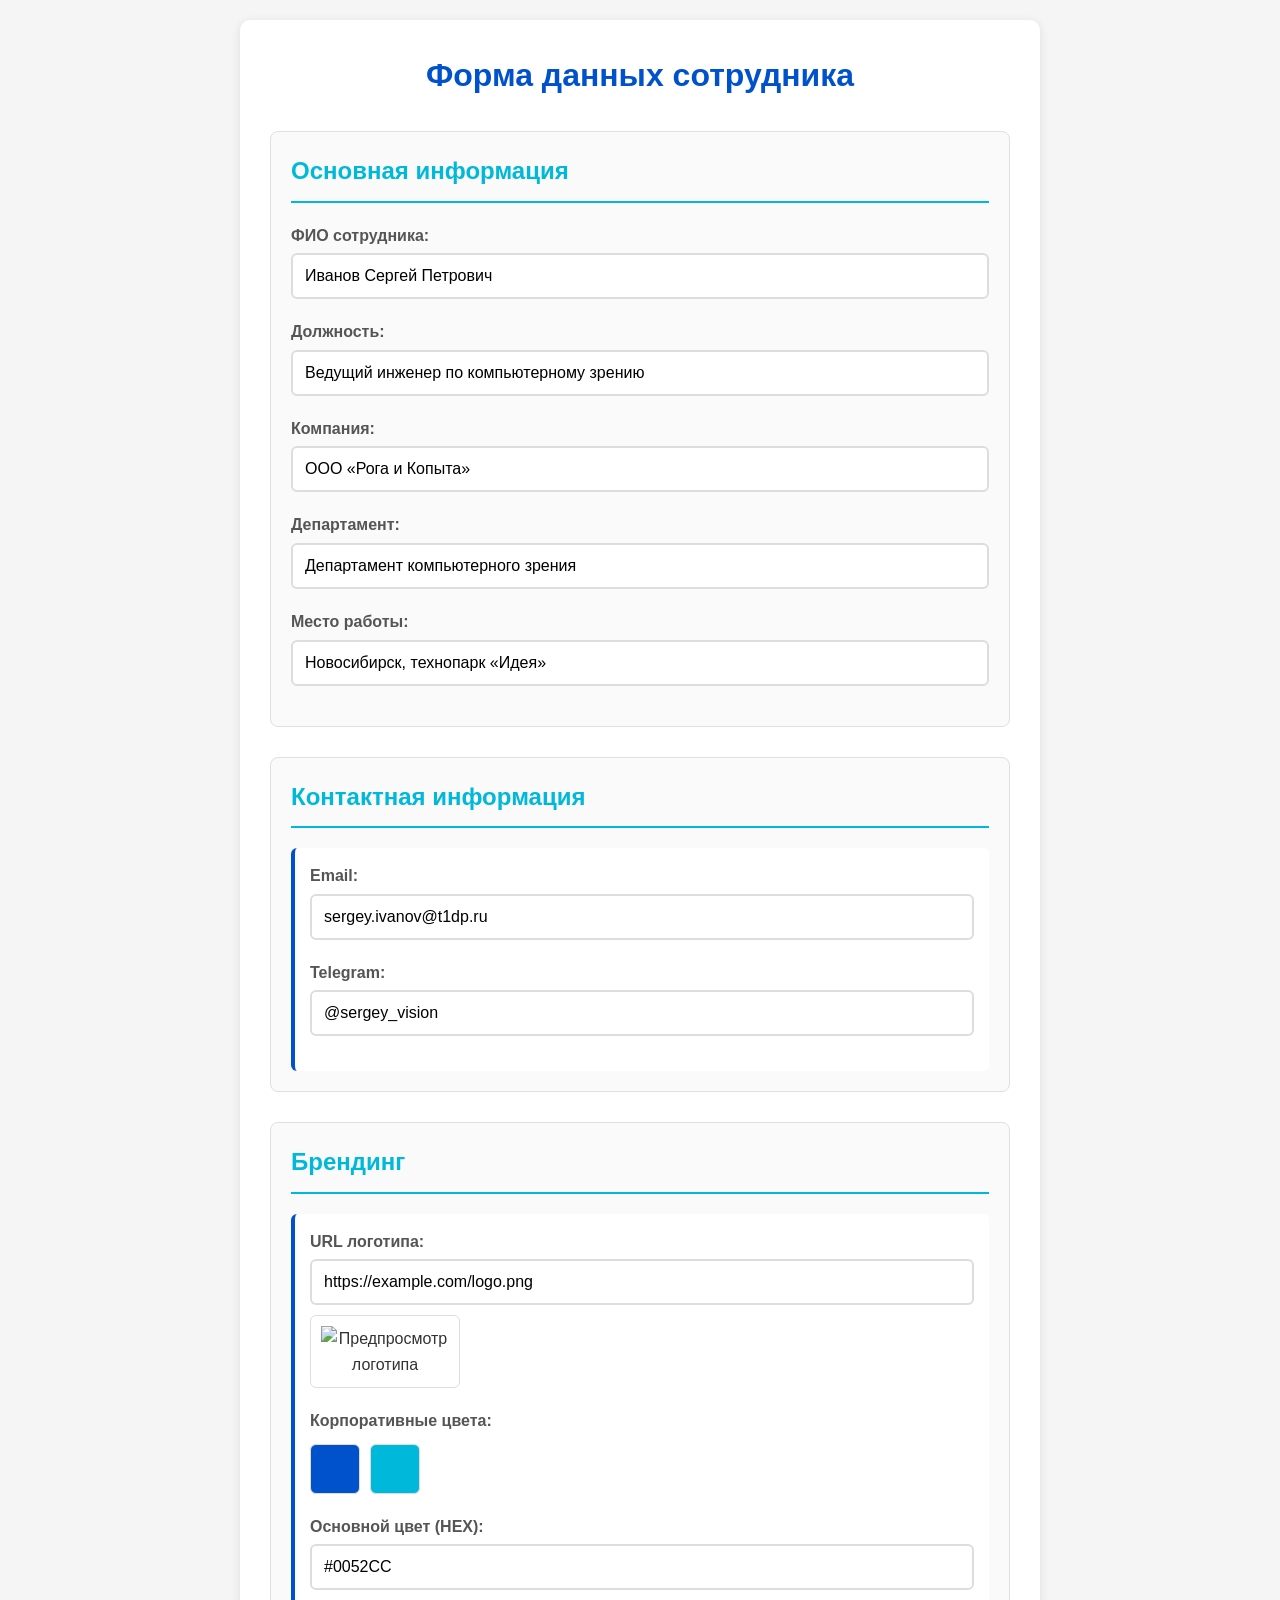
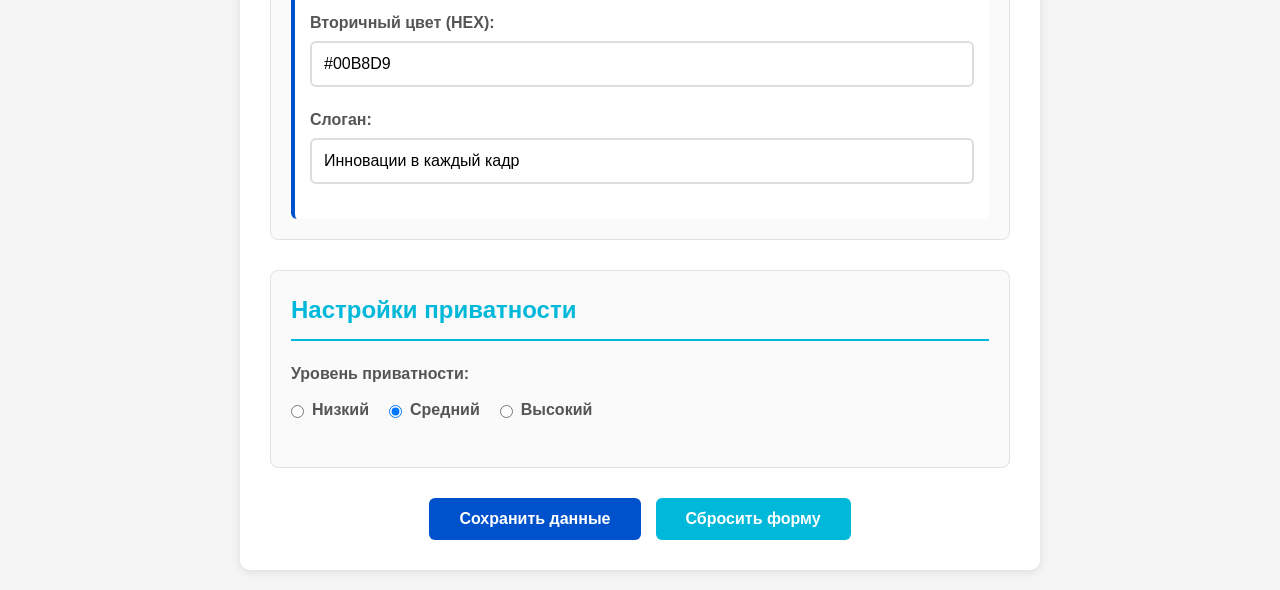
==== home_page.html @ cd3e73a7 "add .js, .css, .html" ====
<!DOCTYPE html>
<html lang="ru">
<head>
    <meta charset="UTF-8">
    <meta name="viewport" content="width=device-width, initial-scale=1.0">
    <title>Форма сотрудника</title>
    <link rel="stylesheet" href="styles.css">

</head>
<body>
    <div class="container">
        <h1>Форма данных сотрудника</h1>
        
        <form id="employeeForm">
            <!-- Основная информация -->
            <div class="form-section">
                <h2>Основная информация</h2>
                
                <div class="form-group">
                    <label for="full_name">ФИО сотрудника:</label>
                    <input type="text" id="full_name" name="full_name" 
                           value="Иванов Сергей Петрович" required>
                </div>

                <div class="form-group">
                    <label for="position">Должность:</label>
                    <input type="text" id="position" name="position" 
                           value="Ведущий инженер по компьютерному зрению" required>
                </div>

                <div class="form-group">
                    <label for="company">Компания:</label>
                    <input type="text" id="company" name="company" 
                           value="ООО «Рога и Копыта»" required>
                </div>

                <div class="form-group">
                    <label for="department">Департамент:</label>
                    <input type="text" id="department" name="department" 
                           value="Департамент компьютерного зрения" required>
                </div>

                <div class="form-group">
                    <label for="office_location">Место работы:</label>
                    <input type="text" id="office_location" name="office_location" 
                           value="Новосибирск, технопарк «Идея»" required>
                </div>
            </div>

            <!-- Контактная информация -->
            <div class="form-section">
                <h2>Контактная информация</h2>
                
                <div class="nested-section">
                    <div class="form-group">
                        <label for="email">Email:</label>
                        <input type="email" id="email" name="contact_email" 
                               value="sergey.ivanov@t1dp.ru" required>
                    </div>

                    <div class="form-group">
                        <label for="telegram">Telegram:</label>
                        <input type="text" id="telegram" name="contact_telegram" 
                               value="@sergey_vision" required>
                    </div>
                </div>
            </div>

            <!-- Брендинг -->
            <div class="form-section">
                <h2>Брендинг</h2>
                
                <div class="nested-section">
                    <div class="form-group">
                        <label for="logo_url">URL логотипа:</label>
                        <input type="url" id="logo_url" name="logo_url" 
                               value="https://example.com/logo.png">
                        <div class="logo-preview">
                            <img id="logoPreview" src="" alt="Предпросмотр логотипа" 
                                 style="display: none;">
                        </div>
                    </div>

                    <div class="form-group">
                        <label>Корпоративные цвета:</label>
                        <div class="color-preview">
                            <div class="color-box" id="primaryColor" 
                                 style="background-color: #0052CC;"></div>
                            <div class="color-box" id="secondaryColor" 
                                 style="background-color: #00B8D9;"></div>
                        </div>
                    </div>

                    <div class="form-group">
                        <label for="primary_color">Основной цвет (HEX):</label>
                        <input type="text" id="primary_color" name="primary_color" 
                               value="#0052CC" pattern="^#[0-9A-Fa-f]{6}$">
                    </div>

                    <div class="form-group">
                        <label for="secondary_color">Вторичный цвет (HEX):</label>
                        <input type="text" id="secondary_color" name="secondary_color" 
                               value="#00B8D9" pattern="^#[0-9A-Fa-f]{6}$">
                    </div>

                    <div class="form-group">
                        <label for="slogan">Слоган:</label>
                        <input type="text" id="slogan" name="slogan" 
                               value="Инновации в каждый кадр">
                    </div>
                </div>
            </div>

            <!-- Уровень приватности -->
            <div class="form-section">
                <h2>Настройки приватности</h2>
                
                <div class="form-group">
                    <label>Уровень приватности:</label>
                    <div class="radio-group">
                        <div class="radio-option">
                            <input type="radio" id="privacy_low" name="privacy_level" value="low">
                            <label for="privacy_low">Низкий</label>
                        </div>
                        <div class="radio-option">
                            <input type="radio" id="privacy_medium" name="privacy_level" value="medium" checked>
                            <label for="privacy_medium">Средний</label>
                        </div>
                        <div class="radio-option">
                            <input type="radio" id="privacy_high" name="privacy_level" value="high">
                            <label for="privacy_high">Высокий</label>
                        </div>
                    </div>
                </div>
            </div>

            <!-- Кнопки действий -->
            <div class="btn-group">
                <button type="submit" class="btn-primary">Сохранить данные</button>
                <button type="reset" class="btn-secondary">Сбросить форму</button>
            </div>
        </form>
    </div>

    <script src="script.js"></script>
</body>
</html>
---- styles.css ----
* {
    box-sizing: border-box;
    margin: 0;
    padding: 0;
}

body {
    font-family: 'Segoe UI', Tahoma, Geneva, Verdana, sans-serif;
    line-height: 1.6;
    color: #333;
    background-color: #f5f5f5;
    padding: 20px;
}

.container {
    max-width: 800px;
    margin: 0 auto;
    background: white;
    padding: 30px;
    border-radius: 10px;
    box-shadow: 0 2px 10px rgba(0, 0, 0, 0.1);
}

h1 {
    text-align: center;
    margin-bottom: 30px;
    color: #0052CC;
}

.form-section {
    margin-bottom: 30px;
    padding: 20px;
    border: 1px solid #e0e0e0;
    border-radius: 8px;
    background-color: #fafafa;
}

.form-section h2 {
    margin-bottom: 20px;
    color: #00B8D9;
    border-bottom: 2px solid #00B8D9;
    padding-bottom: 10px;
}

.form-group {
    margin-bottom: 20px;
}

label {
    display: block;
    margin-bottom: 5px;
    font-weight: 600;
    color: #555;
}

input[type="text"],
input[type="email"],
input[type="url"],
select {
    width: 100%;
    padding: 12px;
    border: 2px solid #ddd;
    border-radius: 6px;
    font-size: 16px;
    transition: border-color 0.3s ease;
}

input[type="text"]:focus,
input[type="email"]:focus,
input[type="url"]:focus,
select:focus {
    outline: none;
    border-color: #0052CC;
}

.nested-section {
    background-color: white;
    padding: 15px;
    border-radius: 6px;
    border-left: 4px solid #0052CC;
}

.radio-group {
    display: flex;
    gap: 20px;
    margin-top: 10px;
}

.radio-option {
    display: flex;
    align-items: center;
    gap: 8px;
}

.radio-option input[type="radio"] {
    margin: 0;
}

.btn-group {
    display: flex;
    gap: 15px;
    justify-content: center;
    margin-top: 30px;
}

button {
    padding: 12px 30px;
    border: none;
    border-radius: 6px;
    font-size: 16px;
    font-weight: 600;
    cursor: pointer;
    transition: all 0.3s ease;
}

.btn-primary {
    background-color: #0052CC;
    color: white;
}

.btn-primary:hover {
    background-color: #0041a8;
}

.btn-secondary {
    background-color: #00B8D9;
    color: white;
}

.btn-secondary:hover {
    background-color: #0099b8;
}

.logo-preview {
    text-align: center;
    margin-top: 10px;
}

.logo-preview img {
    max-width: 150px;
    max-height: 150px;
    border: 1px solid #ddd;
    padding: 10px;
    border-radius: 6px;
}

.color-preview {
    display: flex;
    gap: 10px;
    margin-top: 10px;
}

.color-box {
    width: 50px;
    height: 50px;
    border-radius: 6px;
    border: 1px solid #ddd;
}

@media (max-width: 600px) {
    .container {
        padding: 15px;
    }
    
    .form-section {
        padding: 15px;
    }
    
    .btn-group {
        flex-direction: column;
    }
    
    button {
        width: 100%;
    }
}
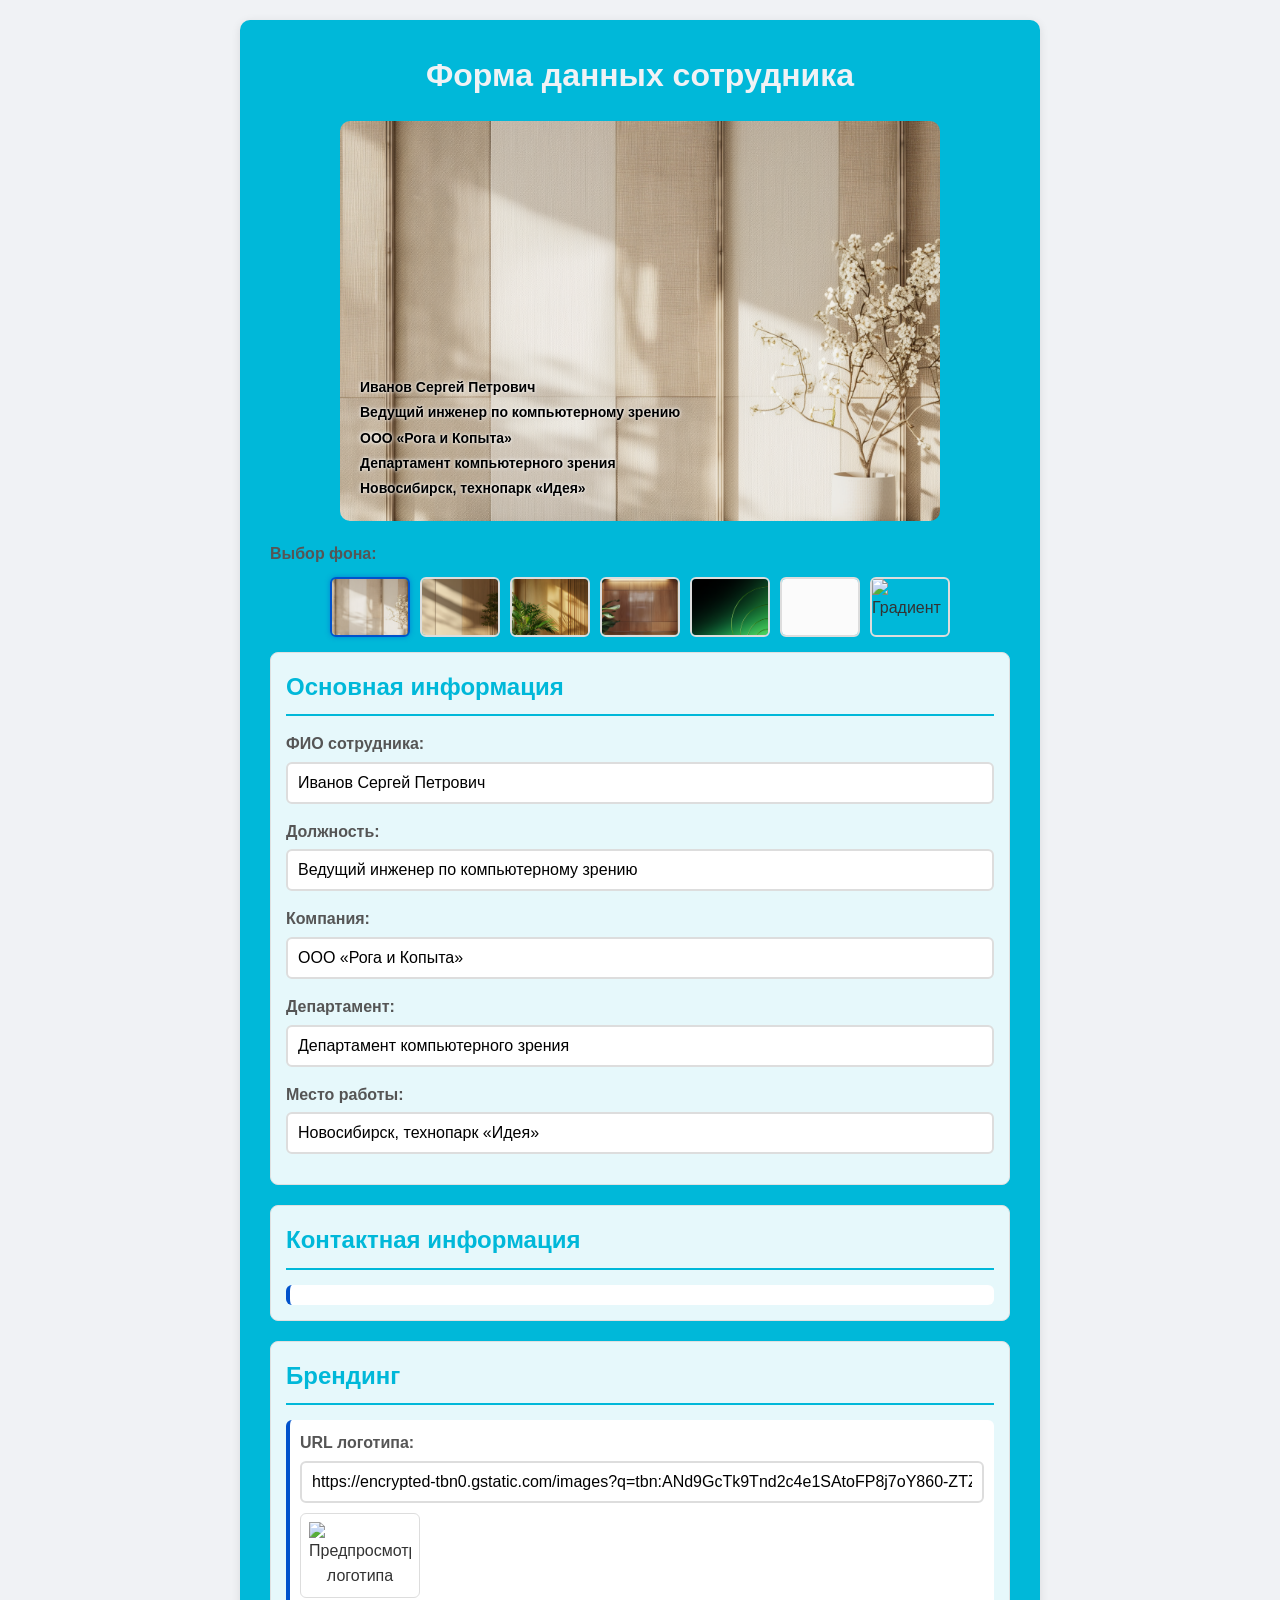
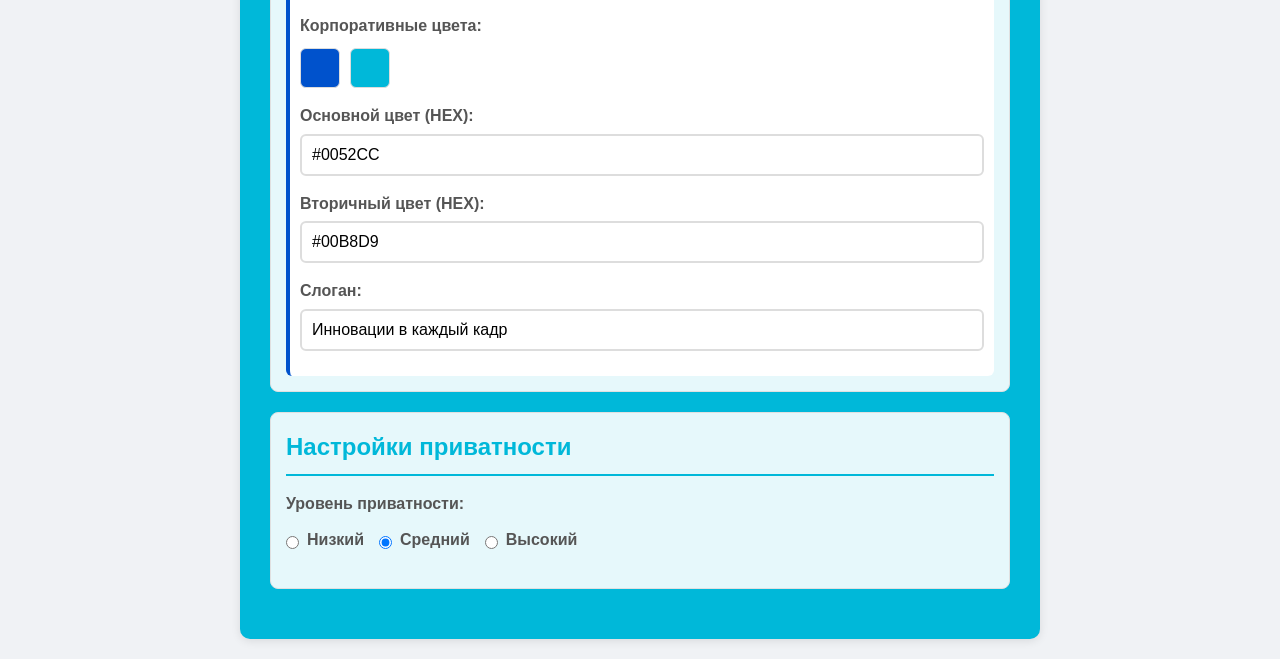
==== commit e3356512: "draft: background generation" ====
--- a/home_page.html
+++ b/home_page.html
@@ -5,63 +5,70 @@
     <meta name="viewport" content="width=device-width, initial-scale=1.0">
     <title>Форма сотрудника</title>
     <link rel="stylesheet" href="styles.css">
-
 </head>
 <body>
     <div class="container">
         <h1>Форма данных сотрудника</h1>
-        
+        <div id="background">
+            <div id="employee-info"></div>
+            <img id="employee-logo" src="" alt="Логотип компании" style="display: none;">
+        </div>
+        <div class="form-group">
+            <label>Выбор фона:</label>
+            <div class="background-icons">
+                <img class="background-icon selected" src="./backgrounds/1920х1080.png" alt="Фон 1" data-bg="./backgrounds/1920х1080.png">
+                <img class="background-icon" src="./backgrounds/1920х1080_2.png" alt="Фон 2" data-bg="./backgrounds/1920х1080_2.png">
+                <img class="background-icon" src="./backgrounds/1920х1080_3.png" alt="Фон 3" data-bg="./backgrounds/1920х1080_3.png">
+                <img class="background-icon" src="./backgrounds/1920х1080_4.png" alt="Фон 4" data-bg="./backgrounds/1920х1080_4.png">
+                <img class="background-icon" src="./backgrounds/image.png" alt="Фон 5" data-bg="./backgrounds/image.png">
+                <img class="background-icon" src="./backgrounds/images.jpg" alt="Фон 6" data-bg="./backgrounds/images.jpg">
+                <img class="background-icon" src="./backgrounds/transparent.png" alt="Градиент" data-bg="gradient">
+            </div>
+        </div>
         <form id="employeeForm">
             <!-- Основная информация -->
             <div class="form-section">
                 <h2>Основная информация</h2>
-                
                 <div class="form-group">
                     <label for="full_name">ФИО сотрудника:</label>
                     <input type="text" id="full_name" name="full_name" 
                            value="Иванов Сергей Петрович" required>
                 </div>
-
                 <div class="form-group">
                     <label for="position">Должность:</label>
                     <input type="text" id="position" name="position" 
                            value="Ведущий инженер по компьютерному зрению" required>
                 </div>
-
                 <div class="form-group">
                     <label for="company">Компания:</label>
                     <input type="text" id="company" name="company" 
                            value="ООО «Рога и Копыта»" required>
                 </div>
-
                 <div class="form-group">
                     <label for="department">Департамент:</label>
                     <input type="text" id="department" name="department" 
-                           value="Департамент компьютерного зрения" required>
+                           value="Департамент компьютерного зрения" class="privacy-medium" required>
                 </div>
-
                 <div class="form-group">
                     <label for="office_location">Место работы:</label>
                     <input type="text" id="office_location" name="office_location" 
-                           value="Новосибирск, технопарк «Идея»" required>
+                           value="Новосибирск, технопарк «Идея»" class="privacy-medium" required>
                 </div>
             </div>
 
             <!-- Контактная информация -->
             <div class="form-section">
                 <h2>Контактная информация</h2>
-                
                 <div class="nested-section">
                     <div class="form-group">
                         <label for="email">Email:</label>
                         <input type="email" id="email" name="contact_email" 
-                               value="sergey.ivanov@t1dp.ru" required>
+                               value="sergey.ivanov@t1dp.ru" class="privacy-high">
                     </div>
-
                     <div class="form-group">
                         <label for="telegram">Telegram:</label>
                         <input type="text" id="telegram" name="contact_telegram" 
-                               value="@sergey_vision" required>
+                               value="@sergey_vision" class="privacy-high">
                     </div>
                 </div>
             </div>
@@ -69,18 +76,16 @@
             <!-- Брендинг -->
             <div class="form-section">
                 <h2>Брендинг</h2>
-                
                 <div class="nested-section">
                     <div class="form-group">
                         <label for="logo_url">URL логотипа:</label>
                         <input type="url" id="logo_url" name="logo_url" 
-                               value="https://example.com/logo.png">
+                               value="https://encrypted-tbn0.gstatic.com/images?q=tbn:ANd9GcTk9Tnd2c4e1SAtoFP8j7oY860-ZTZHPjXvsQ&s">
                         <div class="logo-preview">
                             <img id="logoPreview" src="" alt="Предпросмотр логотипа" 
                                  style="display: none;">
                         </div>
                     </div>
-
                     <div class="form-group">
                         <label>Корпоративные цвета:</label>
                         <div class="color-preview">
@@ -90,19 +95,16 @@
                                  style="background-color: #00B8D9;"></div>
                         </div>
                     </div>
-
                     <div class="form-group">
                         <label for="primary_color">Основной цвет (HEX):</label>
                         <input type="text" id="primary_color" name="primary_color" 
                                value="#0052CC" pattern="^#[0-9A-Fa-f]{6}$">
                     </div>
-
                     <div class="form-group">
                         <label for="secondary_color">Вторичный цвет (HEX):</label>
                         <input type="text" id="secondary_color" name="secondary_color" 
                                value="#00B8D9" pattern="^#[0-9A-Fa-f]{6}$">
                     </div>
-
                     <div class="form-group">
                         <label for="slogan">Слоган:</label>
                         <input type="text" id="slogan" name="slogan" 
@@ -114,7 +116,6 @@
             <!-- Уровень приватности -->
             <div class="form-section">
                 <h2>Настройки приватности</h2>
-                
                 <div class="form-group">
                     <label>Уровень приватности:</label>
                     <div class="radio-group">
@@ -134,14 +135,15 @@
                 </div>
             </div>
 
-            <!-- Кнопки действий -->
+            <!-- Кнопки действий
             <div class="btn-group">
-                <button type="submit" class="btn-primary">Сохранить данные</button>
+                <button type="submit" class="btn-primary">Применить изменения</button>
                 <button type="reset" class="btn-secondary">Сбросить форму</button>
-            </div>
+            </div> -->
         </form>
     </div>
 
     <script src="script.js"></script>
+    <script src="background.js"></script>
 </body>
 </html>
--- a/styles.css
+++ b/styles.css
@@ -8,42 +8,111 @@
     font-family: 'Segoe UI', Tahoma, Geneva, Verdana, sans-serif;
     line-height: 1.6;
     color: #333;
-    background-color: #f5f5f5;
+    background-color: #f0f2f5;
     padding: 20px;
 }
 
 .container {
     max-width: 800px;
     margin: 0 auto;
-    background: white;
     padding: 30px;
     border-radius: 10px;
     box-shadow: 0 2px 10px rgba(0, 0, 0, 0.1);
+    background: #00B8D9;
+}
+
+#background {
+    width: 600px;
+    height: 400px;
+    margin: 20px auto;
+    background-size: cover;
+    background-position: center;
+    position: relative;
+    border-radius: 10px;
+    overflow: hidden;
+}
+
+#employee-logo {
+    position: absolute;
+    top: 20px;
+    left: 20px;
+    max-width: 80px;
+    max-height: 80px;
+    border: 1px solid #ddd;
+    border-radius: 6px;
+    padding: 5px;
+    background: rgba(255, 255, 255, 0.8);
+}
+
+#employee-info {
+    position: absolute;
+    bottom: 20px;
+    left: 20px;
+    font-size: 14px;
+    font-weight: 600;
+    max-width: 80%;
+    line-height: 1.8;
+    white-space: pre-line;
+    /* Улучшенная обводка без фона */
+    text-shadow: 
+        1px 1px 2px rgba(0, 0, 0, 0.8),
+        -1px -1px 2px rgba(0, 0, 0, 0.8),
+        1px -1px 2px rgba(0, 0, 0, 0.8),
+        -1px 1px 2px rgba(0, 0, 0, 0.8);
+    /* Убрать фон и отступы */
+    background: transparent;
+    padding: 0;
+}
+.background-icons {
+    display: flex;
+    gap: 10px;
+    margin: 10px 0;
+    flex-wrap: wrap;
+    justify-content: center;
+}
+
+.background-icon {
+    width: 80px;
+    height: 60px;
+    object-fit: cover;
+    border: 2px solid #ddd;
+    border-radius: 6px;
+    cursor: pointer;
+    transition: border-color 0.3s ease;
+}
+
+.background-icon:hover {
+    border-color: #0052CC;
+}
+
+.background-icon.selected {
+    border-color: #0052CC;
+    box-shadow: 0 0 5px rgba(0, 82, 204, 0.5);
 }
 
 h1 {
     text-align: center;
-    margin-bottom: 30px;
-    color: #0052CC;
+    margin-bottom: 20px;
+    color: #f0f2f5;
 }
 
 .form-section {
-    margin-bottom: 30px;
-    padding: 20px;
+    margin-bottom: 20px;
+    padding: 15px;
     border: 1px solid #e0e0e0;
     border-radius: 8px;
-    background-color: #fafafa;
+    background-color: rgba(255, 255, 255, 0.9);
 }
 
 .form-section h2 {
-    margin-bottom: 20px;
+    margin-bottom: 15px;
     color: #00B8D9;
     border-bottom: 2px solid #00B8D9;
-    padding-bottom: 10px;
+    padding-bottom: 8px;
 }
 
 .form-group {
-    margin-bottom: 20px;
+    margin-bottom: 15px;
 }
 
 label {
@@ -55,10 +124,9 @@
 
 input[type="text"],
 input[type="email"],
-input[type="url"],
-select {
+input[type="url"] {
     width: 100%;
-    padding: 12px;
+    padding: 10px;
     border: 2px solid #ddd;
     border-radius: 6px;
     font-size: 16px;
@@ -67,22 +135,21 @@
 
 input[type="text"]:focus,
 input[type="email"]:focus,
-input[type="url"]:focus,
-select:focus {
+input[type="url"]:focus {
     outline: none;
     border-color: #0052CC;
 }
 
 .nested-section {
-    background-color: white;
-    padding: 15px;
+    background-color: #fff;
+    padding: 10px;
     border-radius: 6px;
     border-left: 4px solid #0052CC;
 }
 
 .radio-group {
     display: flex;
-    gap: 20px;
+    gap: 15px;
     margin-top: 10px;
 }
 
@@ -92,19 +159,15 @@
     gap: 8px;
 }
 
-.radio-option input[type="radio"] {
-    margin: 0;
-}
-
 .btn-group {
     display: flex;
-    gap: 15px;
+    gap: 10px;
     justify-content: center;
-    margin-top: 30px;
+    margin-top: 20px;
 }
 
 button {
-    padding: 12px 30px;
+    padding: 10px 25px;
     border: none;
     border-radius: 6px;
     font-size: 16px;
@@ -137,10 +200,10 @@
 }
 
 .logo-preview img {
-    max-width: 150px;
-    max-height: 150px;
+    max-width: 120px;
+    max-height: 120px;
     border: 1px solid #ddd;
-    padding: 10px;
+    padding: 8px;
     border-radius: 6px;
 }
 
@@ -151,10 +214,14 @@
 }
 
 .color-box {
-    width: 50px;
-    height: 50px;
+    width: 40px;
+    height: 40px;
     border-radius: 6px;
     border: 1px solid #ddd;
+}
+
+.hidden {
+    display: none;
 }
 
 @media (max-width: 600px) {
@@ -162,8 +229,13 @@
         padding: 15px;
     }
     
+    #background {
+        width: 100%;
+        height: 300px;
+    }
+    
     .form-section {
-        padding: 15px;
+        padding: 10px;
     }
     
     .btn-group {
@@ -173,4 +245,20 @@
     button {
         width: 100%;
     }
-}
+    
+    .background-icon {
+        width: 60px;
+        height: 45px;
+    }
+    
+    #employee-logo {
+        max-width: 60px;
+        max-height: 60px;
+    }
+    
+    #employee-info {
+        font-size: 12px;
+        bottom: 10px;
+        max-width: 90%;
+    }
+}
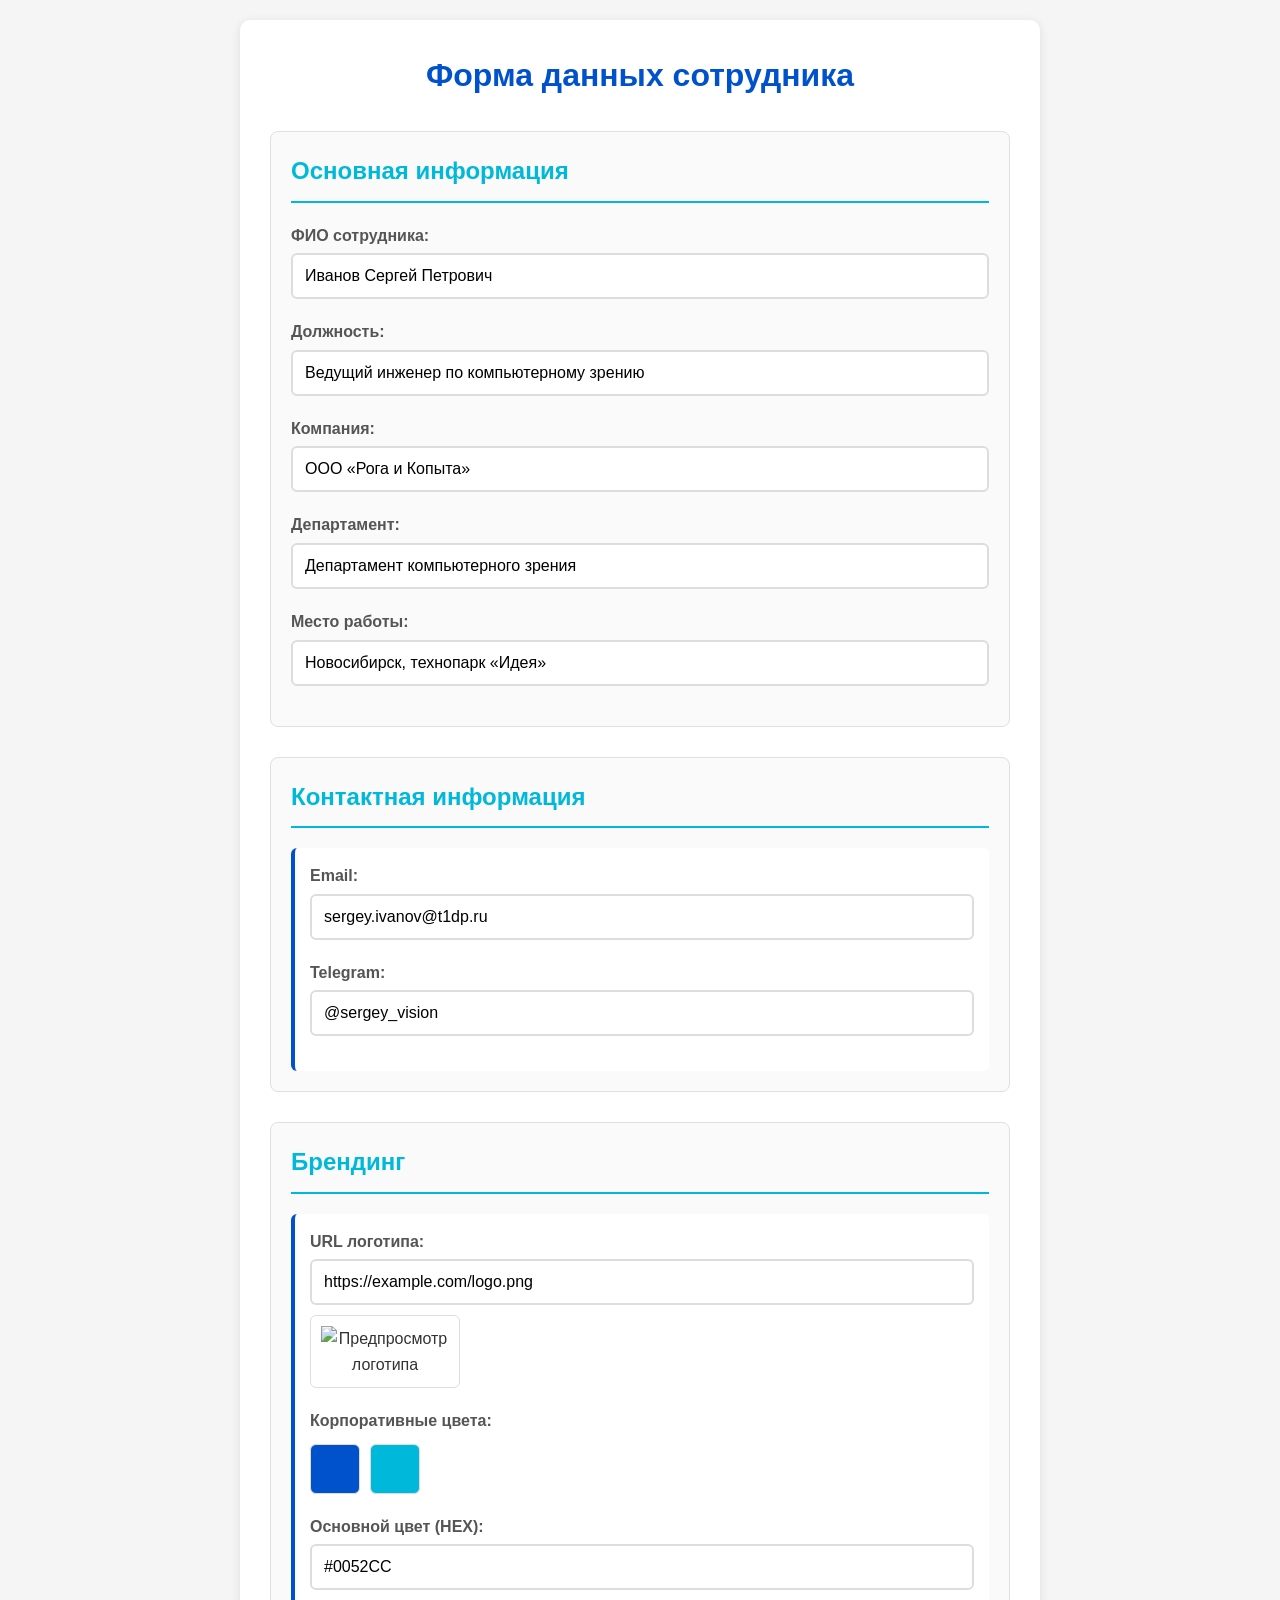
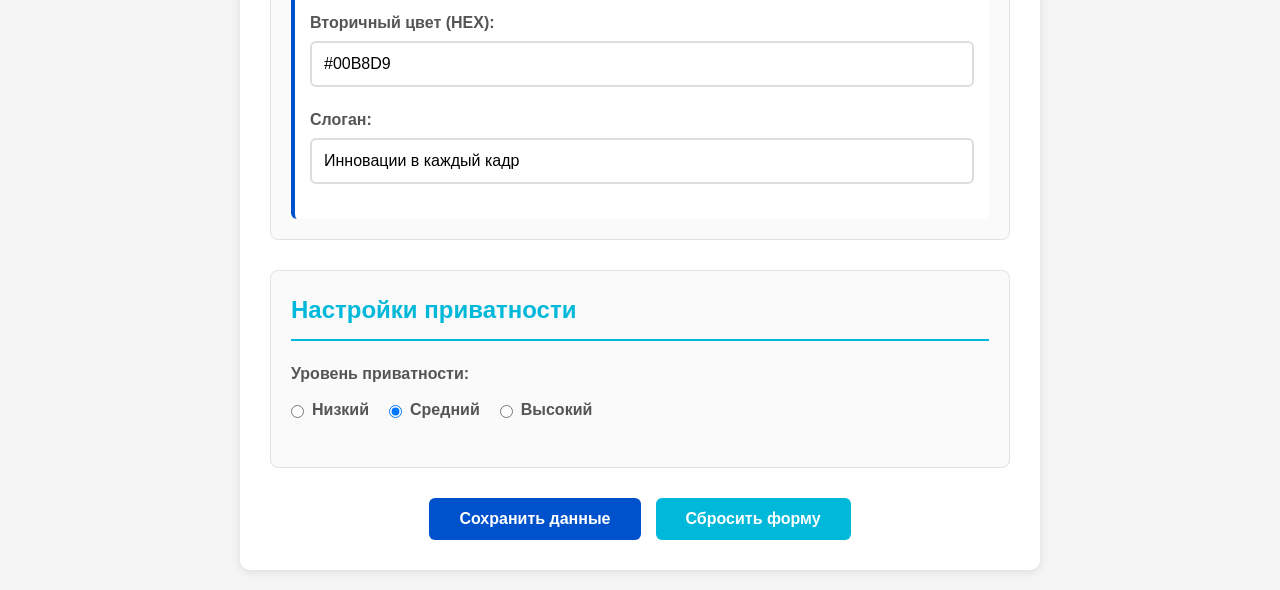
==== commit 785a4024: "какаято хуйня" ====
--- a/home_page.html
+++ b/home_page.html
@@ -1,149 +1,147 @@
-<!DOCTYPE html>
-<html lang="ru">
-<head>
-    <meta charset="UTF-8">
-    <meta name="viewport" content="width=device-width, initial-scale=1.0">
-    <title>Форма сотрудника</title>
-    <link rel="stylesheet" href="styles.css">
-</head>
-<body>
-    <div class="container">
-        <h1>Форма данных сотрудника</h1>
-        <div id="background">
-            <div id="employee-info"></div>
-            <img id="employee-logo" src="" alt="Логотип компании" style="display: none;">
-        </div>
-        <div class="form-group">
-            <label>Выбор фона:</label>
-            <div class="background-icons">
-                <img class="background-icon selected" src="./backgrounds/1920х1080.png" alt="Фон 1" data-bg="./backgrounds/1920х1080.png">
-                <img class="background-icon" src="./backgrounds/1920х1080_2.png" alt="Фон 2" data-bg="./backgrounds/1920х1080_2.png">
-                <img class="background-icon" src="./backgrounds/1920х1080_3.png" alt="Фон 3" data-bg="./backgrounds/1920х1080_3.png">
-                <img class="background-icon" src="./backgrounds/1920х1080_4.png" alt="Фон 4" data-bg="./backgrounds/1920х1080_4.png">
-                <img class="background-icon" src="./backgrounds/image.png" alt="Фон 5" data-bg="./backgrounds/image.png">
-                <img class="background-icon" src="./backgrounds/images.jpg" alt="Фон 6" data-bg="./backgrounds/images.jpg">
-                <img class="background-icon" src="./backgrounds/transparent.png" alt="Градиент" data-bg="gradient">
-            </div>
-        </div>
-        <form id="employeeForm">
-            <!-- Основная информация -->
-            <div class="form-section">
-                <h2>Основная информация</h2>
-                <div class="form-group">
-                    <label for="full_name">ФИО сотрудника:</label>
-                    <input type="text" id="full_name" name="full_name" 
-                           value="Иванов Сергей Петрович" required>
-                </div>
-                <div class="form-group">
-                    <label for="position">Должность:</label>
-                    <input type="text" id="position" name="position" 
-                           value="Ведущий инженер по компьютерному зрению" required>
-                </div>
-                <div class="form-group">
-                    <label for="company">Компания:</label>
-                    <input type="text" id="company" name="company" 
-                           value="ООО «Рога и Копыта»" required>
-                </div>
-                <div class="form-group">
-                    <label for="department">Департамент:</label>
-                    <input type="text" id="department" name="department" 
-                           value="Департамент компьютерного зрения" class="privacy-medium" required>
-                </div>
-                <div class="form-group">
-                    <label for="office_location">Место работы:</label>
-                    <input type="text" id="office_location" name="office_location" 
-                           value="Новосибирск, технопарк «Идея»" class="privacy-medium" required>
-                </div>
-            </div>
-
-            <!-- Контактная информация -->
-            <div class="form-section">
-                <h2>Контактная информация</h2>
-                <div class="nested-section">
-                    <div class="form-group">
-                        <label for="email">Email:</label>
-                        <input type="email" id="email" name="contact_email" 
-                               value="sergey.ivanov@t1dp.ru" class="privacy-high">
-                    </div>
-                    <div class="form-group">
-                        <label for="telegram">Telegram:</label>
-                        <input type="text" id="telegram" name="contact_telegram" 
-                               value="@sergey_vision" class="privacy-high">
-                    </div>
-                </div>
-            </div>
-
-            <!-- Брендинг -->
-            <div class="form-section">
-                <h2>Брендинг</h2>
-                <div class="nested-section">
-                    <div class="form-group">
-                        <label for="logo_url">URL логотипа:</label>
-                        <input type="url" id="logo_url" name="logo_url" 
-                               value="https://encrypted-tbn0.gstatic.com/images?q=tbn:ANd9GcTk9Tnd2c4e1SAtoFP8j7oY860-ZTZHPjXvsQ&s">
-                        <div class="logo-preview">
-                            <img id="logoPreview" src="" alt="Предпросмотр логотипа" 
-                                 style="display: none;">
-                        </div>
-                    </div>
-                    <div class="form-group">
-                        <label>Корпоративные цвета:</label>
-                        <div class="color-preview">
-                            <div class="color-box" id="primaryColor" 
-                                 style="background-color: #0052CC;"></div>
-                            <div class="color-box" id="secondaryColor" 
-                                 style="background-color: #00B8D9;"></div>
-                        </div>
-                    </div>
-                    <div class="form-group">
-                        <label for="primary_color">Основной цвет (HEX):</label>
-                        <input type="text" id="primary_color" name="primary_color" 
-                               value="#0052CC" pattern="^#[0-9A-Fa-f]{6}$">
-                    </div>
-                    <div class="form-group">
-                        <label for="secondary_color">Вторичный цвет (HEX):</label>
-                        <input type="text" id="secondary_color" name="secondary_color" 
-                               value="#00B8D9" pattern="^#[0-9A-Fa-f]{6}$">
-                    </div>
-                    <div class="form-group">
-                        <label for="slogan">Слоган:</label>
-                        <input type="text" id="slogan" name="slogan" 
-                               value="Инновации в каждый кадр">
-                    </div>
-                </div>
-            </div>
-
-            <!-- Уровень приватности -->
-            <div class="form-section">
-                <h2>Настройки приватности</h2>
-                <div class="form-group">
-                    <label>Уровень приватности:</label>
-                    <div class="radio-group">
-                        <div class="radio-option">
-                            <input type="radio" id="privacy_low" name="privacy_level" value="low">
-                            <label for="privacy_low">Низкий</label>
-                        </div>
-                        <div class="radio-option">
-                            <input type="radio" id="privacy_medium" name="privacy_level" value="medium" checked>
-                            <label for="privacy_medium">Средний</label>
-                        </div>
-                        <div class="radio-option">
-                            <input type="radio" id="privacy_high" name="privacy_level" value="high">
-                            <label for="privacy_high">Высокий</label>
-                        </div>
-                    </div>
-                </div>
-            </div>
-
-            <!-- Кнопки действий
-            <div class="btn-group">
-                <button type="submit" class="btn-primary">Применить изменения</button>
-                <button type="reset" class="btn-secondary">Сбросить форму</button>
-            </div> -->
-        </form>
-    </div>
-
-    <script src="script.js"></script>
-    <script src="background.js"></script>
-</body>
+<!DOCTYPE html>
+<html lang="ru">
+<head>
+    <meta charset="UTF-8">
+    <meta name="viewport" content="width=device-width, initial-scale=1.0">
+    <title>Форма сотрудника</title>
+    <link rel="stylesheet" href="styles.css">
+
+</head>
+<body>
+    <div class="container">
+        <h1>Форма данных сотрудника</h1>
+        
+        <form id="employeeForm">
+            <!-- Основная информация -->
+            <div class="form-section">
+                <h2>Основная информация</h2>
+                
+                <div class="form-group">
+                    <label for="full_name">ФИО сотрудника:</label>
+                    <input type="text" id="full_name" name="full_name" 
+                           value="Иванов Сергей Петрович" required>
+                </div>
+
+                <div class="form-group">
+                    <label for="position">Должность:</label>
+                    <input type="text" id="position" name="position" 
+                           value="Ведущий инженер по компьютерному зрению" required>
+                </div>
+
+                <div class="form-group">
+                    <label for="company">Компания:</label>
+                    <input type="text" id="company" name="company" 
+                           value="ООО «Рога и Копыта»" required>
+                </div>
+
+                <div class="form-group">
+                    <label for="department">Департамент:</label>
+                    <input type="text" id="department" name="department" 
+                           value="Департамент компьютерного зрения" required>
+                </div>
+
+                <div class="form-group">
+                    <label for="office_location">Место работы:</label>
+                    <input type="text" id="office_location" name="office_location" 
+                           value="Новосибирск, технопарк «Идея»" required>
+                </div>
+            </div>
+
+            <!-- Контактная информация -->
+            <div class="form-section">
+                <h2>Контактная информация</h2>
+                
+                <div class="nested-section">
+                    <div class="form-group">
+                        <label for="email">Email:</label>
+                        <input type="email" id="email" name="contact_email" 
+                               value="sergey.ivanov@t1dp.ru" required>
+                    </div>
+
+                    <div class="form-group">
+                        <label for="telegram">Telegram:</label>
+                        <input type="text" id="telegram" name="contact_telegram" 
+                               value="@sergey_vision" required>
+                    </div>
+                </div>
+            </div>
+
+            <!-- Брендинг -->
+            <div class="form-section">
+                <h2>Брендинг</h2>
+                
+                <div class="nested-section">
+                    <div class="form-group">
+                        <label for="logo_url">URL логотипа:</label>
+                        <input type="url" id="logo_url" name="logo_url" 
+                               value="https://example.com/logo.png">
+                        <div class="logo-preview">
+                            <img id="logoPreview" src="" alt="Предпросмотр логотипа" 
+                                 style="display: none;">
+                        </div>
+                    </div>
+
+                    <div class="form-group">
+                        <label>Корпоративные цвета:</label>
+                        <div class="color-preview">
+                            <div class="color-box" id="primaryColor" 
+                                 style="background-color: #0052CC;"></div>
+                            <div class="color-box" id="secondaryColor" 
+                                 style="background-color: #00B8D9;"></div>
+                        </div>
+                    </div>
+
+                    <div class="form-group">
+                        <label for="primary_color">Основной цвет (HEX):</label>
+                        <input type="text" id="primary_color" name="primary_color" 
+                               value="#0052CC" pattern="^#[0-9A-Fa-f]{6}$">
+                    </div>
+
+                    <div class="form-group">
+                        <label for="secondary_color">Вторичный цвет (HEX):</label>
+                        <input type="text" id="secondary_color" name="secondary_color" 
+                               value="#00B8D9" pattern="^#[0-9A-Fa-f]{6}$">
+                    </div>
+
+                    <div class="form-group">
+                        <label for="slogan">Слоган:</label>
+                        <input type="text" id="slogan" name="slogan" 
+                               value="Инновации в каждый кадр">
+                    </div>
+                </div>
+            </div>
+
+            <!-- Уровень приватности -->
+            <div class="form-section">
+                <h2>Настройки приватности</h2>
+                
+                <div class="form-group">
+                    <label>Уровень приватности:</label>
+                    <div class="radio-group">
+                        <div class="radio-option">
+                            <input type="radio" id="privacy_low" name="privacy_level" value="low">
+                            <label for="privacy_low">Низкий</label>
+                        </div>
+                        <div class="radio-option">
+                            <input type="radio" id="privacy_medium" name="privacy_level" value="medium" checked>
+                            <label for="privacy_medium">Средний</label>
+                        </div>
+                        <div class="radio-option">
+                            <input type="radio" id="privacy_high" name="privacy_level" value="high">
+                            <label for="privacy_high">Высокий</label>
+                        </div>
+                    </div>
+                </div>
+            </div>
+
+            <!-- Кнопки действий -->
+            <div class="btn-group">
+                <button type="submit" class="btn-primary">Сохранить данные</button>
+                <button type="reset" class="btn-secondary">Сбросить форму</button>
+            </div>
+        </form>
+    </div>
+
+    <script src="script.js"></script>
+</body>
 </html>
--- a/styles.css
+++ b/styles.css
@@ -1,264 +1,176 @@
-* {
-    box-sizing: border-box;
-    margin: 0;
-    padding: 0;
-}
-
-body {
-    font-family: 'Segoe UI', Tahoma, Geneva, Verdana, sans-serif;
-    line-height: 1.6;
-    color: #333;
-    background-color: #f0f2f5;
-    padding: 20px;
-}
-
-.container {
-    max-width: 800px;
-    margin: 0 auto;
-    padding: 30px;
-    border-radius: 10px;
-    box-shadow: 0 2px 10px rgba(0, 0, 0, 0.1);
-    background: #00B8D9;
-}
-
-#background {
-    width: 600px;
-    height: 400px;
-    margin: 20px auto;
-    background-size: cover;
-    background-position: center;
-    position: relative;
-    border-radius: 10px;
-    overflow: hidden;
-}
-
-#employee-logo {
-    position: absolute;
-    top: 20px;
-    left: 20px;
-    max-width: 80px;
-    max-height: 80px;
-    border: 1px solid #ddd;
-    border-radius: 6px;
-    padding: 5px;
-    background: rgba(255, 255, 255, 0.8);
-}
-
-#employee-info {
-    position: absolute;
-    bottom: 20px;
-    left: 20px;
-    font-size: 14px;
-    font-weight: 600;
-    max-width: 80%;
-    line-height: 1.8;
-    white-space: pre-line;
-    /* Улучшенная обводка без фона */
-    text-shadow: 
-        1px 1px 2px rgba(0, 0, 0, 0.8),
-        -1px -1px 2px rgba(0, 0, 0, 0.8),
-        1px -1px 2px rgba(0, 0, 0, 0.8),
-        -1px 1px 2px rgba(0, 0, 0, 0.8);
-    /* Убрать фон и отступы */
-    background: transparent;
-    padding: 0;
-}
-.background-icons {
-    display: flex;
-    gap: 10px;
-    margin: 10px 0;
-    flex-wrap: wrap;
-    justify-content: center;
-}
-
-.background-icon {
-    width: 80px;
-    height: 60px;
-    object-fit: cover;
-    border: 2px solid #ddd;
-    border-radius: 6px;
-    cursor: pointer;
-    transition: border-color 0.3s ease;
-}
-
-.background-icon:hover {
-    border-color: #0052CC;
-}
-
-.background-icon.selected {
-    border-color: #0052CC;
-    box-shadow: 0 0 5px rgba(0, 82, 204, 0.5);
-}
-
-h1 {
-    text-align: center;
-    margin-bottom: 20px;
-    color: #f0f2f5;
-}
-
-.form-section {
-    margin-bottom: 20px;
-    padding: 15px;
-    border: 1px solid #e0e0e0;
-    border-radius: 8px;
-    background-color: rgba(255, 255, 255, 0.9);
-}
-
-.form-section h2 {
-    margin-bottom: 15px;
-    color: #00B8D9;
-    border-bottom: 2px solid #00B8D9;
-    padding-bottom: 8px;
-}
-
-.form-group {
-    margin-bottom: 15px;
-}
-
-label {
-    display: block;
-    margin-bottom: 5px;
-    font-weight: 600;
-    color: #555;
-}
-
-input[type="text"],
-input[type="email"],
-input[type="url"] {
-    width: 100%;
-    padding: 10px;
-    border: 2px solid #ddd;
-    border-radius: 6px;
-    font-size: 16px;
-    transition: border-color 0.3s ease;
-}
-
-input[type="text"]:focus,
-input[type="email"]:focus,
-input[type="url"]:focus {
-    outline: none;
-    border-color: #0052CC;
-}
-
-.nested-section {
-    background-color: #fff;
-    padding: 10px;
-    border-radius: 6px;
-    border-left: 4px solid #0052CC;
-}
-
-.radio-group {
-    display: flex;
-    gap: 15px;
-    margin-top: 10px;
-}
-
-.radio-option {
-    display: flex;
-    align-items: center;
-    gap: 8px;
-}
-
-.btn-group {
-    display: flex;
-    gap: 10px;
-    justify-content: center;
-    margin-top: 20px;
-}
-
-button {
-    padding: 10px 25px;
-    border: none;
-    border-radius: 6px;
-    font-size: 16px;
-    font-weight: 600;
-    cursor: pointer;
-    transition: all 0.3s ease;
-}
-
-.btn-primary {
-    background-color: #0052CC;
-    color: white;
-}
-
-.btn-primary:hover {
-    background-color: #0041a8;
-}
-
-.btn-secondary {
-    background-color: #00B8D9;
-    color: white;
-}
-
-.btn-secondary:hover {
-    background-color: #0099b8;
-}
-
-.logo-preview {
-    text-align: center;
-    margin-top: 10px;
-}
-
-.logo-preview img {
-    max-width: 120px;
-    max-height: 120px;
-    border: 1px solid #ddd;
-    padding: 8px;
-    border-radius: 6px;
-}
-
-.color-preview {
-    display: flex;
-    gap: 10px;
-    margin-top: 10px;
-}
-
-.color-box {
-    width: 40px;
-    height: 40px;
-    border-radius: 6px;
-    border: 1px solid #ddd;
-}
-
-.hidden {
-    display: none;
-}
-
-@media (max-width: 600px) {
-    .container {
-        padding: 15px;
-    }
-    
-    #background {
-        width: 100%;
-        height: 300px;
-    }
-    
-    .form-section {
-        padding: 10px;
-    }
-    
-    .btn-group {
-        flex-direction: column;
-    }
-    
-    button {
-        width: 100%;
-    }
-    
-    .background-icon {
-        width: 60px;
-        height: 45px;
-    }
-    
-    #employee-logo {
-        max-width: 60px;
-        max-height: 60px;
-    }
-    
-    #employee-info {
-        font-size: 12px;
-        bottom: 10px;
-        max-width: 90%;
-    }
-}+* {
+    box-sizing: border-box;
+    margin: 0;
+    padding: 0;
+}
+
+body {
+    font-family: 'Segoe UI', Tahoma, Geneva, Verdana, sans-serif;
+    line-height: 1.6;
+    color: #333;
+    background-color: #f5f5f5;
+    padding: 20px;
+}
+
+.container {
+    max-width: 800px;
+    margin: 0 auto;
+    background: white;
+    padding: 30px;
+    border-radius: 10px;
+    box-shadow: 0 2px 10px rgba(0, 0, 0, 0.1);
+}
+
+h1 {
+    text-align: center;
+    margin-bottom: 30px;
+    color: #0052CC;
+}
+
+.form-section {
+    margin-bottom: 30px;
+    padding: 20px;
+    border: 1px solid #e0e0e0;
+    border-radius: 8px;
+    background-color: #fafafa;
+}
+
+.form-section h2 {
+    margin-bottom: 20px;
+    color: #00B8D9;
+    border-bottom: 2px solid #00B8D9;
+    padding-bottom: 10px;
+}
+
+.form-group {
+    margin-bottom: 20px;
+}
+
+label {
+    display: block;
+    margin-bottom: 5px;
+    font-weight: 600;
+    color: #555;
+}
+
+input[type="text"],
+input[type="email"],
+input[type="url"],
+select {
+    width: 100%;
+    padding: 12px;
+    border: 2px solid #ddd;
+    border-radius: 6px;
+    font-size: 16px;
+    transition: border-color 0.3s ease;
+}
+
+input[type="text"]:focus,
+input[type="email"]:focus,
+input[type="url"]:focus,
+select:focus {
+    outline: none;
+    border-color: #0052CC;
+}
+
+.nested-section {
+    background-color: white;
+    padding: 15px;
+    border-radius: 6px;
+    border-left: 4px solid #0052CC;
+}
+
+.radio-group {
+    display: flex;
+    gap: 20px;
+    margin-top: 10px;
+}
+
+.radio-option {
+    display: flex;
+    align-items: center;
+    gap: 8px;
+}
+
+.radio-option input[type="radio"] {
+    margin: 0;
+}
+
+.btn-group {
+    display: flex;
+    gap: 15px;
+    justify-content: center;
+    margin-top: 30px;
+}
+
+button {
+    padding: 12px 30px;
+    border: none;
+    border-radius: 6px;
+    font-size: 16px;
+    font-weight: 600;
+    cursor: pointer;
+    transition: all 0.3s ease;
+}
+
+.btn-primary {
+    background-color: #0052CC;
+    color: white;
+}
+
+.btn-primary:hover {
+    background-color: #0041a8;
+}
+
+.btn-secondary {
+    background-color: #00B8D9;
+    color: white;
+}
+
+.btn-secondary:hover {
+    background-color: #0099b8;
+}
+
+.logo-preview {
+    text-align: center;
+    margin-top: 10px;
+}
+
+.logo-preview img {
+    max-width: 150px;
+    max-height: 150px;
+    border: 1px solid #ddd;
+    padding: 10px;
+    border-radius: 6px;
+}
+
+.color-preview {
+    display: flex;
+    gap: 10px;
+    margin-top: 10px;
+}
+
+.color-box {
+    width: 50px;
+    height: 50px;
+    border-radius: 6px;
+    border: 1px solid #ddd;
+}
+
+@media (max-width: 600px) {
+    .container {
+        padding: 15px;
+    }
+    
+    .form-section {
+        padding: 15px;
+    }
+    
+    .btn-group {
+        flex-direction: column;
+    }
+    
+    button {
+        width: 100%;
+    }
+}
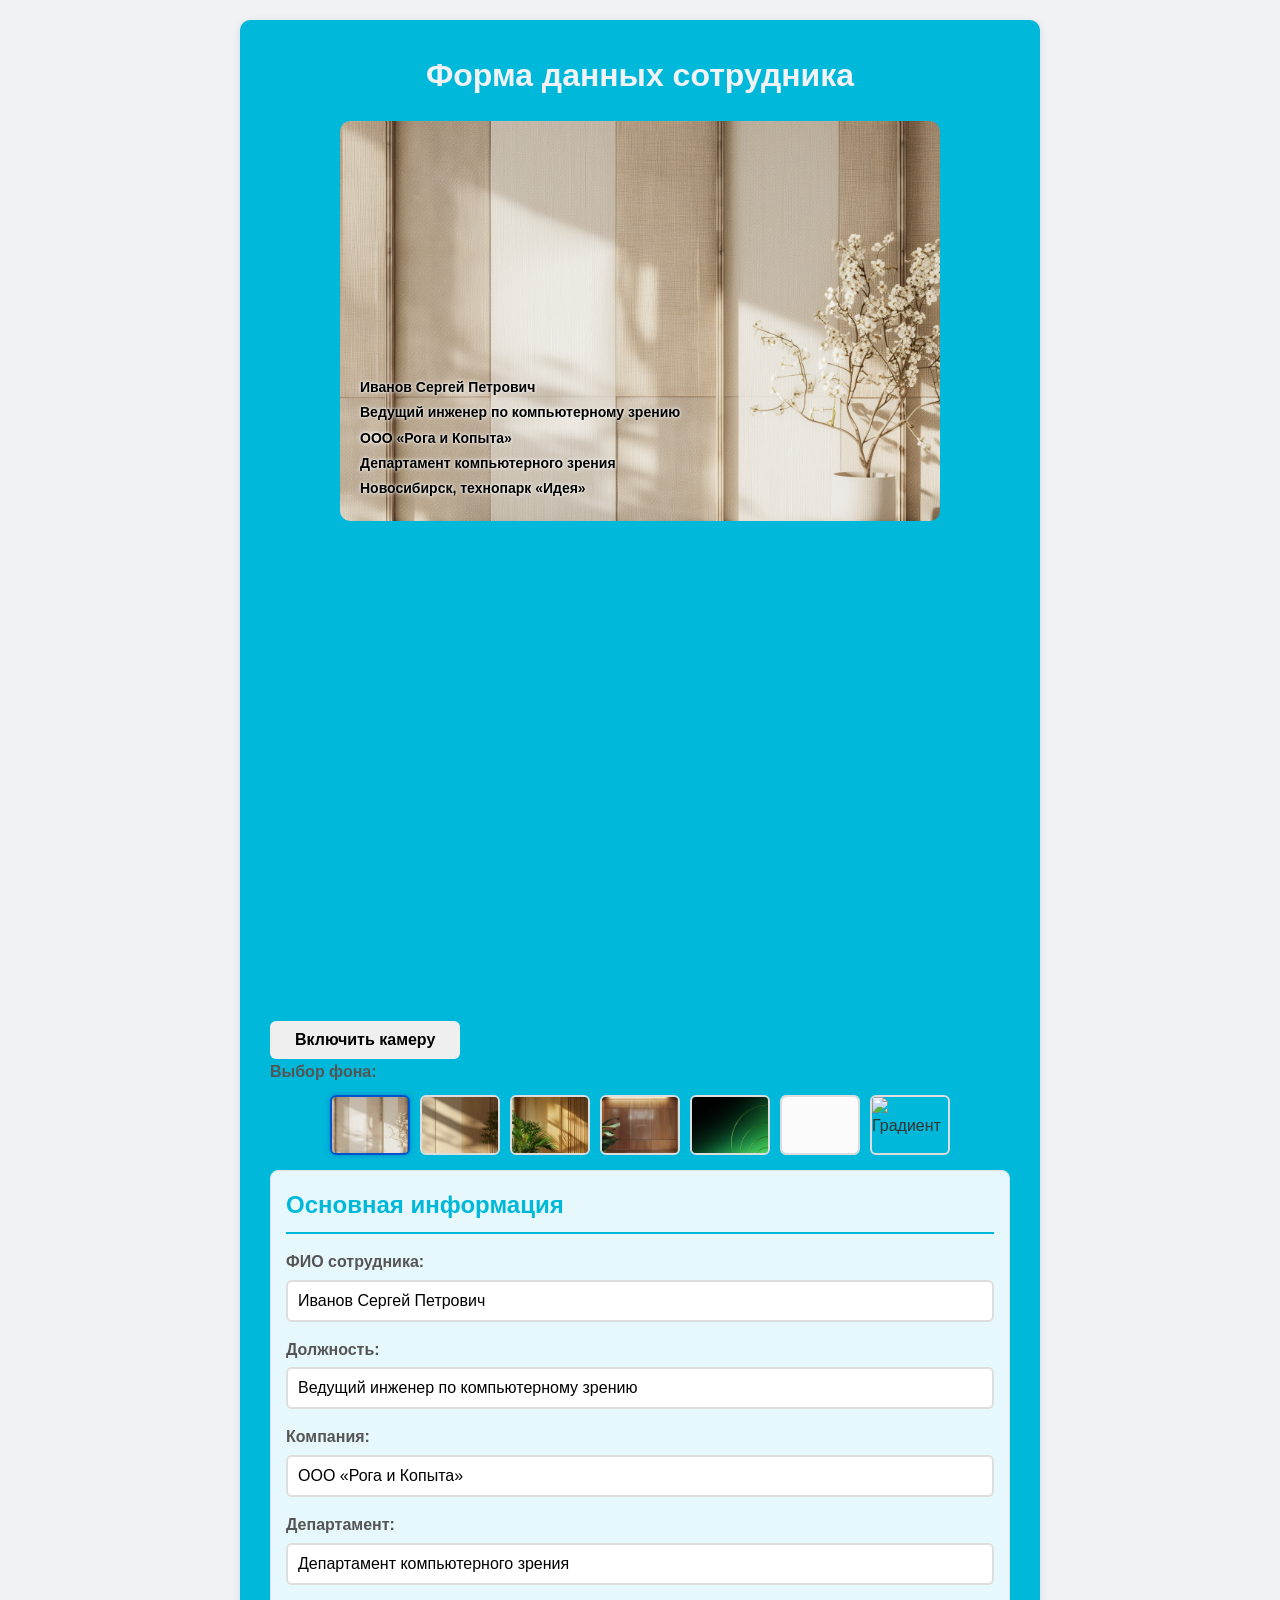
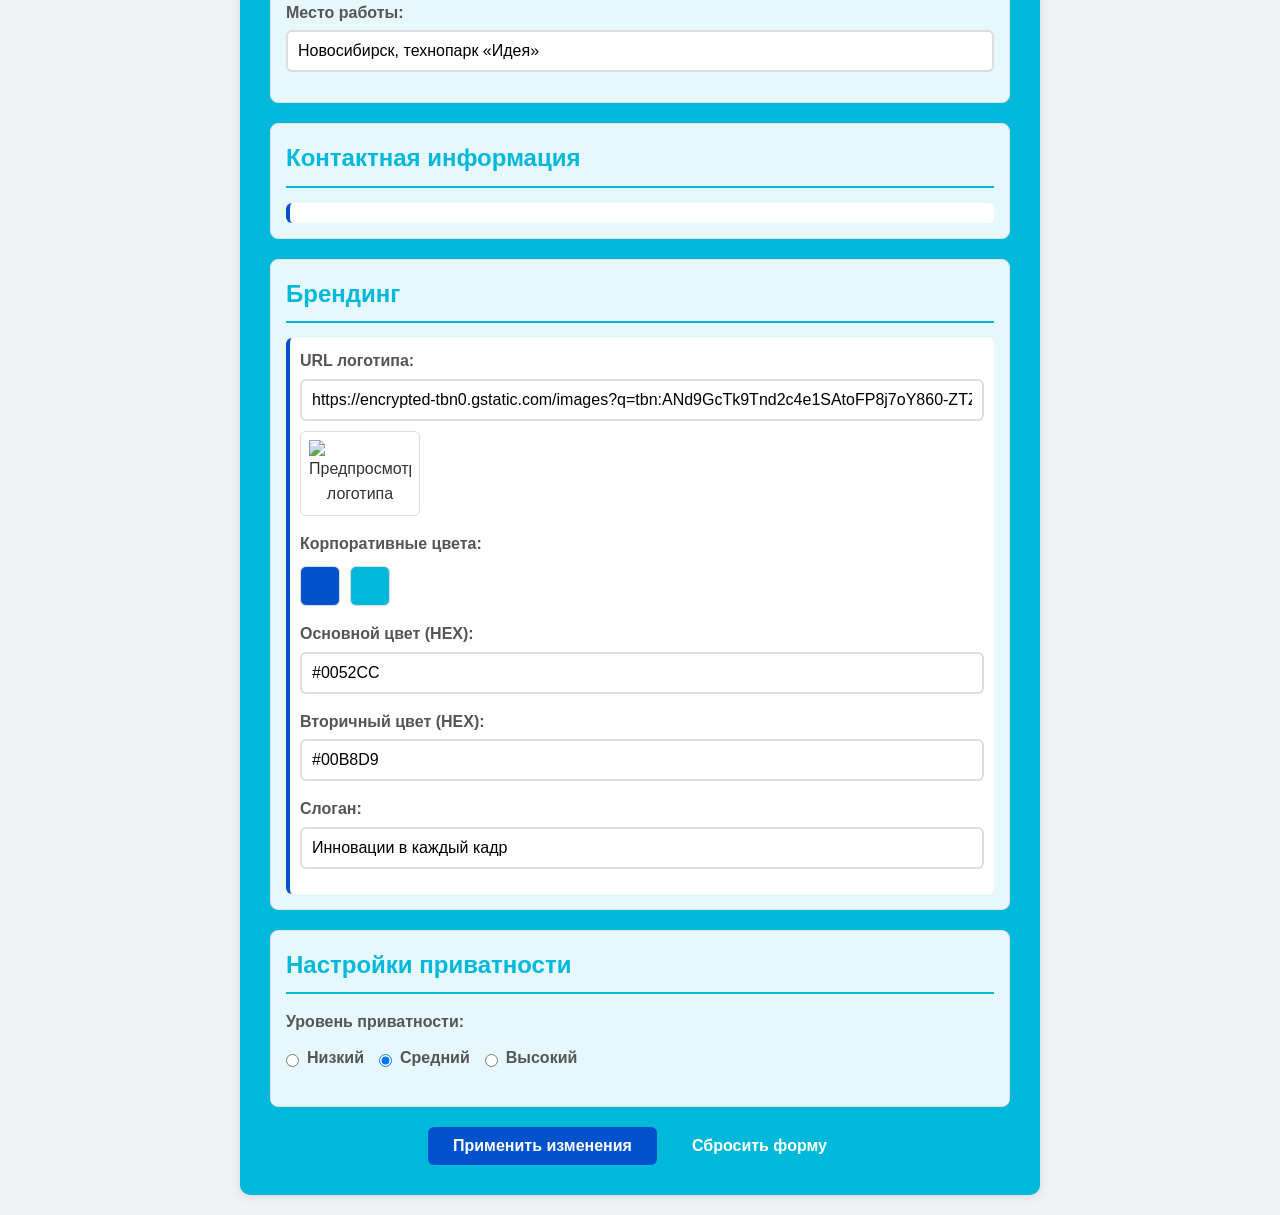
==== commit a8377738: "we should fix outlayer" ====
--- a/home_page.html
+++ b/home_page.html
@@ -1,147 +1,157 @@
-<!DOCTYPE html>
-<html lang="ru">
-<head>
-    <meta charset="UTF-8">
-    <meta name="viewport" content="width=device-width, initial-scale=1.0">
-    <title>Форма сотрудника</title>
-    <link rel="stylesheet" href="styles.css">
-
-</head>
-<body>
-    <div class="container">
-        <h1>Форма данных сотрудника</h1>
-        
-        <form id="employeeForm">
-            <!-- Основная информация -->
-            <div class="form-section">
-                <h2>Основная информация</h2>
-                
-                <div class="form-group">
-                    <label for="full_name">ФИО сотрудника:</label>
-                    <input type="text" id="full_name" name="full_name" 
-                           value="Иванов Сергей Петрович" required>
-                </div>
-
-                <div class="form-group">
-                    <label for="position">Должность:</label>
-                    <input type="text" id="position" name="position" 
-                           value="Ведущий инженер по компьютерному зрению" required>
-                </div>
-
-                <div class="form-group">
-                    <label for="company">Компания:</label>
-                    <input type="text" id="company" name="company" 
-                           value="ООО «Рога и Копыта»" required>
-                </div>
-
-                <div class="form-group">
-                    <label for="department">Департамент:</label>
-                    <input type="text" id="department" name="department" 
-                           value="Департамент компьютерного зрения" required>
-                </div>
-
-                <div class="form-group">
-                    <label for="office_location">Место работы:</label>
-                    <input type="text" id="office_location" name="office_location" 
-                           value="Новосибирск, технопарк «Идея»" required>
-                </div>
-            </div>
-
-            <!-- Контактная информация -->
-            <div class="form-section">
-                <h2>Контактная информация</h2>
-                
-                <div class="nested-section">
-                    <div class="form-group">
-                        <label for="email">Email:</label>
-                        <input type="email" id="email" name="contact_email" 
-                               value="sergey.ivanov@t1dp.ru" required>
-                    </div>
-
-                    <div class="form-group">
-                        <label for="telegram">Telegram:</label>
-                        <input type="text" id="telegram" name="contact_telegram" 
-                               value="@sergey_vision" required>
-                    </div>
-                </div>
-            </div>
-
-            <!-- Брендинг -->
-            <div class="form-section">
-                <h2>Брендинг</h2>
-                
-                <div class="nested-section">
-                    <div class="form-group">
-                        <label for="logo_url">URL логотипа:</label>
-                        <input type="url" id="logo_url" name="logo_url" 
-                               value="https://example.com/logo.png">
-                        <div class="logo-preview">
-                            <img id="logoPreview" src="" alt="Предпросмотр логотипа" 
-                                 style="display: none;">
-                        </div>
-                    </div>
-
-                    <div class="form-group">
-                        <label>Корпоративные цвета:</label>
-                        <div class="color-preview">
-                            <div class="color-box" id="primaryColor" 
-                                 style="background-color: #0052CC;"></div>
-                            <div class="color-box" id="secondaryColor" 
-                                 style="background-color: #00B8D9;"></div>
-                        </div>
-                    </div>
-
-                    <div class="form-group">
-                        <label for="primary_color">Основной цвет (HEX):</label>
-                        <input type="text" id="primary_color" name="primary_color" 
-                               value="#0052CC" pattern="^#[0-9A-Fa-f]{6}$">
-                    </div>
-
-                    <div class="form-group">
-                        <label for="secondary_color">Вторичный цвет (HEX):</label>
-                        <input type="text" id="secondary_color" name="secondary_color" 
-                               value="#00B8D9" pattern="^#[0-9A-Fa-f]{6}$">
-                    </div>
-
-                    <div class="form-group">
-                        <label for="slogan">Слоган:</label>
-                        <input type="text" id="slogan" name="slogan" 
-                               value="Инновации в каждый кадр">
-                    </div>
-                </div>
-            </div>
-
-            <!-- Уровень приватности -->
-            <div class="form-section">
-                <h2>Настройки приватности</h2>
-                
-                <div class="form-group">
-                    <label>Уровень приватности:</label>
-                    <div class="radio-group">
-                        <div class="radio-option">
-                            <input type="radio" id="privacy_low" name="privacy_level" value="low">
-                            <label for="privacy_low">Низкий</label>
-                        </div>
-                        <div class="radio-option">
-                            <input type="radio" id="privacy_medium" name="privacy_level" value="medium" checked>
-                            <label for="privacy_medium">Средний</label>
-                        </div>
-                        <div class="radio-option">
-                            <input type="radio" id="privacy_high" name="privacy_level" value="high">
-                            <label for="privacy_high">Высокий</label>
-                        </div>
-                    </div>
-                </div>
-            </div>
-
-            <!-- Кнопки действий -->
-            <div class="btn-group">
-                <button type="submit" class="btn-primary">Сохранить данные</button>
-                <button type="reset" class="btn-secondary">Сбросить форму</button>
-            </div>
-        </form>
-    </div>
-
-    <script src="script.js"></script>
-</body>
+<!DOCTYPE html>
+<html lang="ru">
+<head>
+    <meta charset="UTF-8">
+    <meta name="viewport" content="width=device-width, initial-scale=1.0">
+    <title>Форма сотрудника</title>
+    <link rel="stylesheet" href="styles.css">
+</head>
+<body>
+    <div class="container">
+        <h1>Форма данных сотрудника</h1>
+        <div id="background">
+            <div id="employee-info"></div>
+            <img id="employee-logo" src="" alt="Логотип компании" style="display: none;">
+        </div>
+        <div id="camera_show">
+            <video id="cameraVideo" autoplay muted style="position: absolute; width: 100%; height: 100%;"></video>
+            <canvas id="overlay" style="position: absolute; width: 100%; height: 100%;"></canvas>
+        </div>
+        <button id="camera_turn">Включить камеру</button>
+        <div class="form-group">
+            <label>Выбор фона:</label>
+            <div class="background-icons">
+                <img class="background-icon selected" src="./backgrounds/1920х1080.png" alt="Фон 1" data-bg="./backgrounds/1920х1080.png">
+                <img class="background-icon" src="./backgrounds/1920х1080_2.png" alt="Фон 2" data-bg="./backgrounds/1920х1080_2.png">
+                <img class="background-icon" src="./backgrounds/1920х1080_3.png" alt="Фон 3" data-bg="./backgrounds/1920х1080_3.png">
+                <img class="background-icon" src="./backgrounds/1920х1080_4.png" alt="Фон 4" data-bg="./backgrounds/1920х1080_4.png">
+                <img class="background-icon" src="./backgrounds/image.png" alt="Фон 5" data-bg="./backgrounds/image.png">
+                <img class="background-icon" src="./backgrounds/images.jpg" alt="Фон 6" data-bg="./backgrounds/images.jpg">
+                <img class="background-icon" src="./backgrounds/transparent.png" alt="Градиент" data-bg="gradient">
+            </div>
+            
+        </div>
+        <form id="employeeForm">
+            <!-- Основная информация -->
+            <div class="form-section">
+                <h2>Основная информация</h2>
+                <div class="form-group">
+                    <label for="full_name">ФИО сотрудника:</label>
+                    <input type="text" id="full_name" name="full_name" 
+                           value="Иванов Сергей Петрович" required>
+                </div>
+                <div class="form-group">
+                    <label for="position">Должность:</label>
+                    <input type="text" id="position" name="position" 
+                           value="Ведущий инженер по компьютерному зрению" required>
+                </div>
+                <div class="form-group">
+                    <label for="company">Компания:</label>
+                    <input type="text" id="company" name="company" 
+                           value="ООО «Рога и Копыта»" required>
+                </div>
+                <div class="form-group">
+                    <label for="department">Департамент:</label>
+                    <input type="text" id="department" name="department" 
+                           value="Департамент компьютерного зрения" class="privacy-medium" required>
+                </div>
+                <div class="form-group">
+                    <label for="office_location">Место работы:</label>
+                    <input type="text" id="office_location" name="office_location" 
+                           value="Новосибирск, технопарк «Идея»" class="privacy-medium" required>
+                </div>
+            </div>
+
+            <!-- Контактная информация -->
+            <div class="form-section">
+                <h2>Контактная информация</h2>
+                <div class="nested-section">
+                    <div class="form-group">
+                        <label for="email">Email:</label>
+                        <input type="email" id="email" name="contact_email" 
+                               value="sergey.ivanov@t1dp.ru" class="privacy-high">
+                    </div>
+                    <div class="form-group">
+                        <label for="telegram">Telegram:</label>
+                        <input type="text" id="telegram" name="contact_telegram" 
+                               value="@sergey_vision" class="privacy-high">
+                    </div>
+                </div>
+            </div>
+
+            <!-- Брендинг -->
+            <div class="form-section">
+                <h2>Брендинг</h2>
+                <div class="nested-section">
+                    <div class="form-group">
+                        <label for="logo_url">URL логотипа:</label>
+                        <input type="url" id="logo_url" name="logo_url" 
+                               value="https://encrypted-tbn0.gstatic.com/images?q=tbn:ANd9GcTk9Tnd2c4e1SAtoFP8j7oY860-ZTZHPjXvsQ&s">
+                        <div class="logo-preview">
+                            <img id="logoPreview" src="" alt="Предпросмотр логотипа" 
+                                 style="display: none;">
+                        </div>
+                    </div>
+                    <div class="form-group">
+                        <label>Корпоративные цвета:</label>
+                        <div class="color-preview">
+                            <div class="color-box" id="primaryColor" 
+                                 style="background-color: #0052CC;"></div>
+                            <div class="color-box" id="secondaryColor" 
+                                 style="background-color: #00B8D9;"></div>
+                        </div>
+                    </div>
+                    <div class="form-group">
+                        <label for="primary_color">Основной цвет (HEX):</label>
+                        <input type="text" id="primary_color" name="primary_color" 
+                               value="#0052CC" pattern="^#[0-9A-Fa-f]{6}$">
+                    </div>
+                    <div class="form-group">
+                        <label for="secondary_color">Вторичный цвет (HEX):</label>
+                        <input type="text" id="secondary_color" name="secondary_color" 
+                               value="#00B8D9" pattern="^#[0-9A-Fa-f]{6}$">
+                    </div>
+                    <div class="form-group">
+                        <label for="slogan">Слоган:</label>
+                        <input type="text" id="slogan" name="slogan" 
+                               value="Инновации в каждый кадр">
+                    </div>
+                </div>
+            </div>
+
+            <!-- Уровень приватности -->
+            <div class="form-section">
+                <h2>Настройки приватности</h2>
+                <div class="form-group">
+                    <label>Уровень приватности:</label>
+                    <div class="radio-group">
+                        <div class="radio-option">
+                            <input type="radio" id="privacy_low" name="privacy_level" value="low">
+                            <label for="privacy_low">Низкий</label>
+                        </div>
+                        <div class="radio-option">
+                            <input type="radio" id="privacy_medium" name="privacy_level" value="medium" checked>
+                            <label for="privacy_medium">Средний</label>
+                        </div>
+                        <div class="radio-option">
+                            <input type="radio" id="privacy_high" name="privacy_level" value="high">
+                            <label for="privacy_high">Высокий</label>
+                        </div>
+                    </div>
+                </div>
+            </div>
+
+            <!-- Кнопки действий -->
+            <div class="btn-group">
+                <button type="submit" class="btn-primary">Применить изменения</button>
+                <button type="reset" class="btn-secondary">Сбросить форму</button>
+            </div>
+        </form>
+    </div>
+
+    <script src="script.js"></script>
+    <script src="background.js"></script>
+    <script src="https://cdn.jsdelivr.net/npm/onnxruntime-web/dist/ort.min.js"></script>
+    <script type="module" src="camera.js"></script>
+</body>
 </html>
--- a/styles.css
+++ b/styles.css
@@ -1,176 +1,271 @@
-* {
-    box-sizing: border-box;
-    margin: 0;
-    padding: 0;
-}
-
-body {
-    font-family: 'Segoe UI', Tahoma, Geneva, Verdana, sans-serif;
-    line-height: 1.6;
-    color: #333;
-    background-color: #f5f5f5;
-    padding: 20px;
-}
-
-.container {
-    max-width: 800px;
-    margin: 0 auto;
-    background: white;
-    padding: 30px;
-    border-radius: 10px;
-    box-shadow: 0 2px 10px rgba(0, 0, 0, 0.1);
-}
-
-h1 {
-    text-align: center;
-    margin-bottom: 30px;
-    color: #0052CC;
-}
-
-.form-section {
-    margin-bottom: 30px;
-    padding: 20px;
-    border: 1px solid #e0e0e0;
-    border-radius: 8px;
-    background-color: #fafafa;
-}
-
-.form-section h2 {
-    margin-bottom: 20px;
-    color: #00B8D9;
-    border-bottom: 2px solid #00B8D9;
-    padding-bottom: 10px;
-}
-
-.form-group {
-    margin-bottom: 20px;
-}
-
-label {
-    display: block;
-    margin-bottom: 5px;
-    font-weight: 600;
-    color: #555;
-}
-
-input[type="text"],
-input[type="email"],
-input[type="url"],
-select {
-    width: 100%;
-    padding: 12px;
-    border: 2px solid #ddd;
-    border-radius: 6px;
-    font-size: 16px;
-    transition: border-color 0.3s ease;
-}
-
-input[type="text"]:focus,
-input[type="email"]:focus,
-input[type="url"]:focus,
-select:focus {
-    outline: none;
-    border-color: #0052CC;
-}
-
-.nested-section {
-    background-color: white;
-    padding: 15px;
-    border-radius: 6px;
-    border-left: 4px solid #0052CC;
-}
-
-.radio-group {
-    display: flex;
-    gap: 20px;
-    margin-top: 10px;
-}
-
-.radio-option {
-    display: flex;
-    align-items: center;
-    gap: 8px;
-}
-
-.radio-option input[type="radio"] {
-    margin: 0;
-}
-
-.btn-group {
-    display: flex;
-    gap: 15px;
-    justify-content: center;
-    margin-top: 30px;
-}
-
-button {
-    padding: 12px 30px;
-    border: none;
-    border-radius: 6px;
-    font-size: 16px;
-    font-weight: 600;
-    cursor: pointer;
-    transition: all 0.3s ease;
-}
-
-.btn-primary {
-    background-color: #0052CC;
-    color: white;
-}
-
-.btn-primary:hover {
-    background-color: #0041a8;
-}
-
-.btn-secondary {
-    background-color: #00B8D9;
-    color: white;
-}
-
-.btn-secondary:hover {
-    background-color: #0099b8;
-}
-
-.logo-preview {
-    text-align: center;
-    margin-top: 10px;
-}
-
-.logo-preview img {
-    max-width: 150px;
-    max-height: 150px;
-    border: 1px solid #ddd;
-    padding: 10px;
-    border-radius: 6px;
-}
-
-.color-preview {
-    display: flex;
-    gap: 10px;
-    margin-top: 10px;
-}
-
-.color-box {
-    width: 50px;
-    height: 50px;
-    border-radius: 6px;
-    border: 1px solid #ddd;
-}
-
-@media (max-width: 600px) {
-    .container {
-        padding: 15px;
-    }
-    
-    .form-section {
-        padding: 15px;
-    }
-    
-    .btn-group {
-        flex-direction: column;
-    }
-    
-    button {
-        width: 100%;
-    }
-}
+* {
+    box-sizing: border-box;
+    margin: 0;
+    padding: 0;
+}
+
+body {
+    font-family: 'Segoe UI', Tahoma, Geneva, Verdana, sans-serif;
+    line-height: 1.6;
+    color: #333;
+    background-color: #f0f2f5;
+    padding: 20px;
+}
+
+.container {
+    max-width: 800px;
+    margin: 0 auto;
+    padding: 30px;
+    border-radius: 10px;
+    box-shadow: 0 2px 10px rgba(0, 0, 0, 0.1);
+    background: #00B8D9;
+}
+
+#background {
+    width: 600px;
+    height: 400px;
+    margin: 20px auto;
+    background-size: cover;
+    background-position: center;
+    position: relative;
+    border-radius: 10px;
+    overflow: hidden;
+}
+
+#employee-logo {
+    position: absolute;
+    top: 20px;
+    left: 20px;
+    max-width: 80px;
+    max-height: 80px;
+    border: 1px solid #ddd;
+    border-radius: 6px;
+    padding: 5px;
+    background: rgba(255, 255, 255, 0.8);
+}
+
+#employee-info {
+    position: absolute;
+    bottom: 20px;
+    left: 20px;
+    font-size: 14px;
+    font-weight: 600;
+    max-width: 80%;
+    line-height: 1.8;
+    white-space: pre-line;
+    /* Улучшенная обводка без фона */
+    text-shadow: 
+        1px 1px 2px rgba(0, 0, 0, 0.8),
+        -1px -1px 2px rgba(0, 0, 0, 0.8),
+        1px -1px 2px rgba(0, 0, 0, 0.8),
+        -1px 1px 2px rgba(0, 0, 0, 0.8);
+    /* Убрать фон и отступы */
+    background: transparent;
+    padding: 0;
+}
+.background-icons {
+    display: flex;
+    gap: 10px;
+    margin: 10px 0;
+    flex-wrap: wrap;
+    justify-content: center;
+}
+
+.background-icon {
+    width: 80px;
+    height: 60px;
+    object-fit: cover;
+    border: 2px solid #ddd;
+    border-radius: 6px;
+    cursor: pointer;
+    transition: border-color 0.3s ease;
+}
+
+.background-icon:hover {
+    border-color: #0052CC;
+}
+
+.background-icon.selected {
+    border-color: #0052CC;
+    box-shadow: 0 0 5px rgba(0, 82, 204, 0.5);
+}
+
+h1 {
+    text-align: center;
+    margin-bottom: 20px;
+    color: #f0f2f5;
+}
+
+.form-section {
+    margin-bottom: 20px;
+    padding: 15px;
+    border: 1px solid #e0e0e0;
+    border-radius: 8px;
+    background-color: rgba(255, 255, 255, 0.9);
+}
+
+.form-section h2 {
+    margin-bottom: 15px;
+    color: #00B8D9;
+    border-bottom: 2px solid #00B8D9;
+    padding-bottom: 8px;
+}
+
+.form-group {
+    margin-bottom: 15px;
+}
+
+label {
+    display: block;
+    margin-bottom: 5px;
+    font-weight: 600;
+    color: #555;
+}
+
+input[type="text"],
+input[type="email"],
+input[type="url"] {
+    width: 100%;
+    padding: 10px;
+    border: 2px solid #ddd;
+    border-radius: 6px;
+    font-size: 16px;
+    transition: border-color 0.3s ease;
+}
+
+input[type="text"]:focus,
+input[type="email"]:focus,
+input[type="url"]:focus {
+    outline: none;
+    border-color: #0052CC;
+}
+
+.nested-section {
+    background-color: #fff;
+    padding: 10px;
+    border-radius: 6px;
+    border-left: 4px solid #0052CC;
+}
+
+.radio-group {
+    display: flex;
+    gap: 15px;
+    margin-top: 10px;
+}
+
+.radio-option {
+    display: flex;
+    align-items: center;
+    gap: 8px;
+}
+
+.btn-group {
+    display: flex;
+    gap: 10px;
+    justify-content: center;
+    margin-top: 20px;
+}
+
+button {
+    padding: 10px 25px;
+    border: none;
+    border-radius: 6px;
+    font-size: 16px;
+    font-weight: 600;
+    cursor: pointer;
+    transition: all 0.3s ease;
+}
+
+.btn-primary {
+    background-color: #0052CC;
+    color: white;
+}
+
+.btn-primary:hover {
+    background-color: #0041a8;
+}
+
+.btn-secondary {
+    background-color: #00B8D9;
+    color: white;
+}
+
+.btn-secondary:hover {
+    background-color: #0099b8;
+}
+
+.logo-preview {
+    text-align: center;
+    margin-top: 10px;
+}
+
+.logo-preview img {
+    max-width: 120px;
+    max-height: 120px;
+    border: 1px solid #ddd;
+    padding: 8px;
+    border-radius: 6px;
+}
+
+.color-preview {
+    display: flex;
+    gap: 10px;
+    margin-top: 10px;
+}
+
+.color-box {
+    width: 40px;
+    height: 40px;
+    border-radius: 6px;
+    border: 1px solid #ddd;
+}
+
+.hidden {
+    display: none;
+}
+
+@media (max-width: 600px) {
+    .container {
+        padding: 15px;
+    }
+    
+    #background {
+        width: 100%;
+        height: 300px;
+    }
+    
+    .form-section {
+        padding: 10px;
+    }
+    
+    .btn-group {
+        flex-direction: column;
+    }
+    
+    button {
+        width: 100%;
+    }
+    
+    .background-icon {
+        width: 60px;
+        height: 45px;
+    }
+    
+    #employee-logo {
+        max-width: 60px;
+        max-height: 60px;
+    }
+    
+    #employee-info {
+        font-size: 12px;
+        bottom: 10px;
+        max-width: 90%;
+    }
+}
+
+#camera_show {
+    position: relative;
+    width: 640px;
+    height: 480px;
+}
+
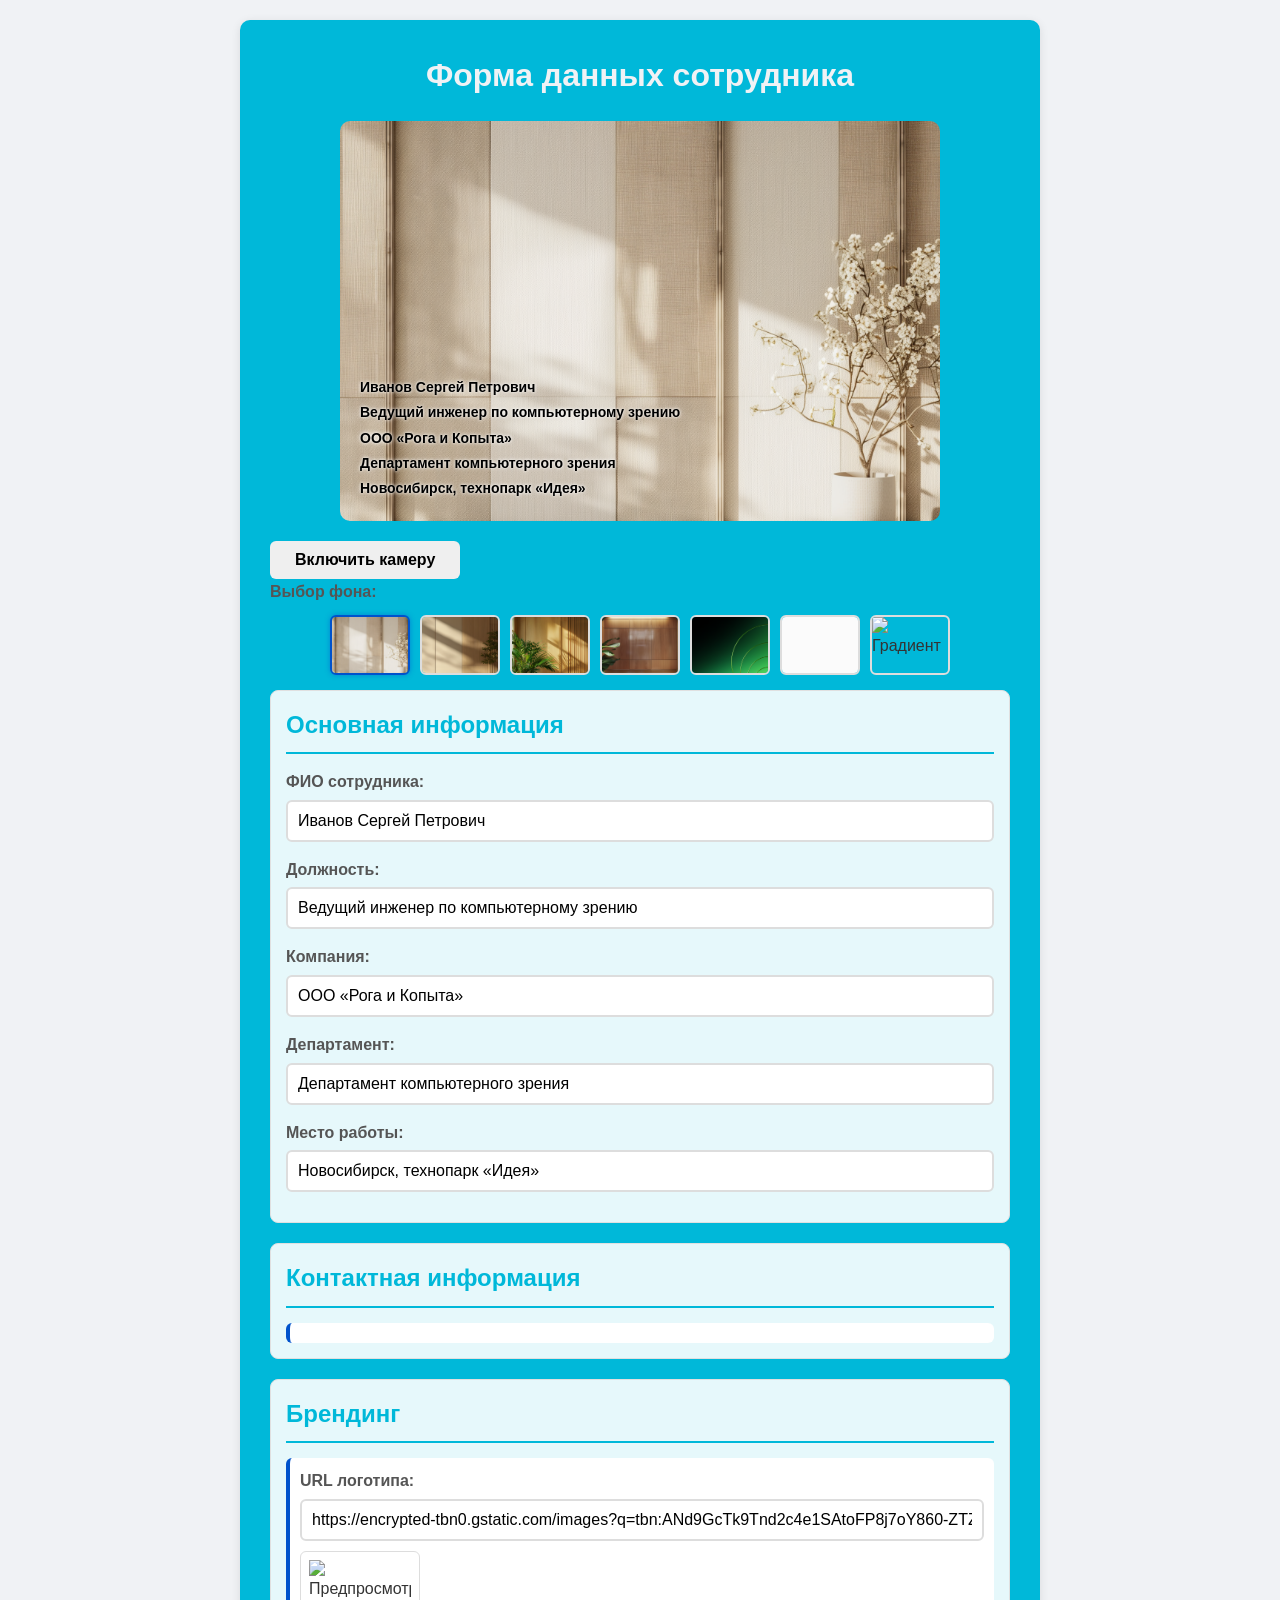
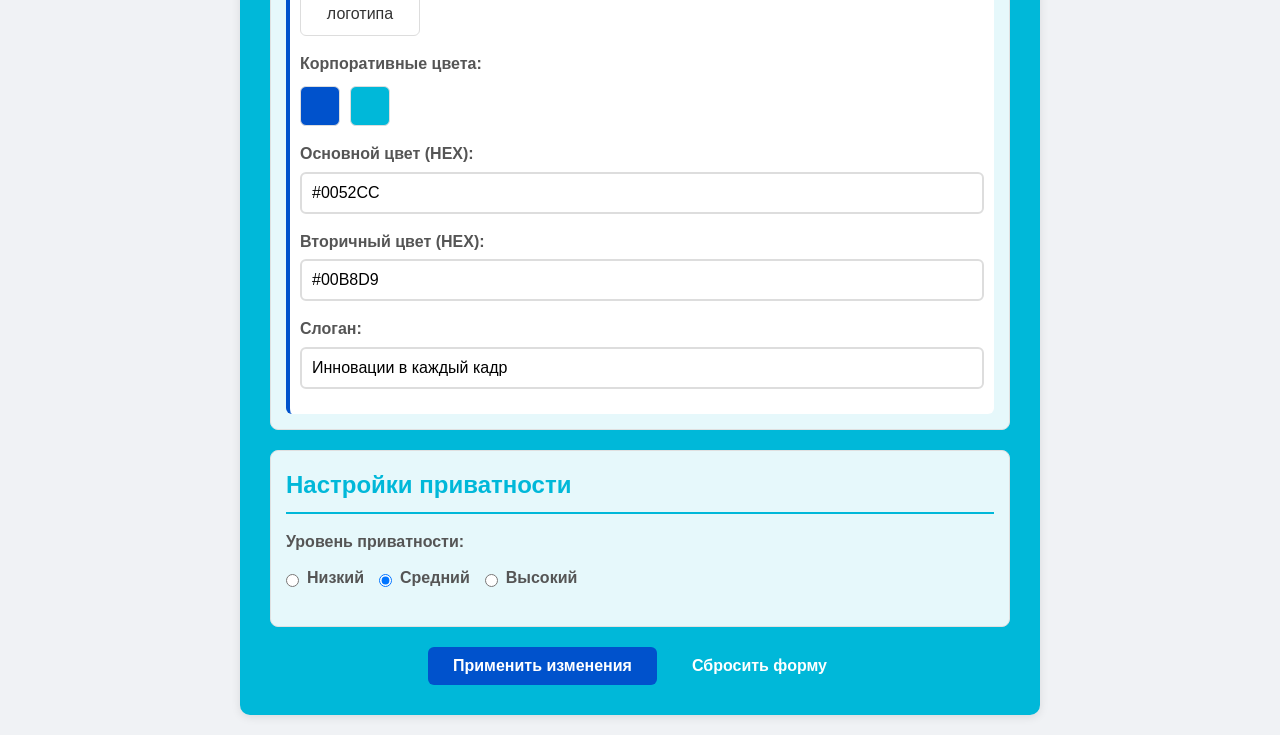
==== commit 0ef37bbb: "mediapipe version" ====
--- a/home_page.html
+++ b/home_page.html
@@ -12,9 +12,7 @@
         <div id="background">
             <div id="employee-info"></div>
             <img id="employee-logo" src="" alt="Логотип компании" style="display: none;">
-        </div>
-        <div id="camera_show">
-            <video id="cameraVideo" autoplay muted style="position: absolute; width: 100%; height: 100%;"></video>
+            <video id="cameraVideo" autoplay muted playsinline style="position: absolute; width: 100%; height: 100%; display: none;"></video>
             <canvas id="overlay" style="position: absolute; width: 100%; height: 100%;"></canvas>
         </div>
         <button id="camera_turn">Включить камеру</button>
@@ -152,6 +150,9 @@
     <script src="script.js"></script>
     <script src="background.js"></script>
     <script src="https://cdn.jsdelivr.net/npm/onnxruntime-web/dist/ort.min.js"></script>
+    <script src="https://cdn.jsdelivr.net/npm/@mediapipe/selfie_segmentation/selfie_segmentation.js"></script>
+    <script src="https://cdn.jsdelivr.net/npm/@mediapipe/drawing_utils/drawing_utils.js"></script>
+    <script src="https://cdn.jsdelivr.net/npm/@mediapipe/camera_utils/camera_utils.js"></script>
     <script type="module" src="camera.js"></script>
 </body>
 </html>
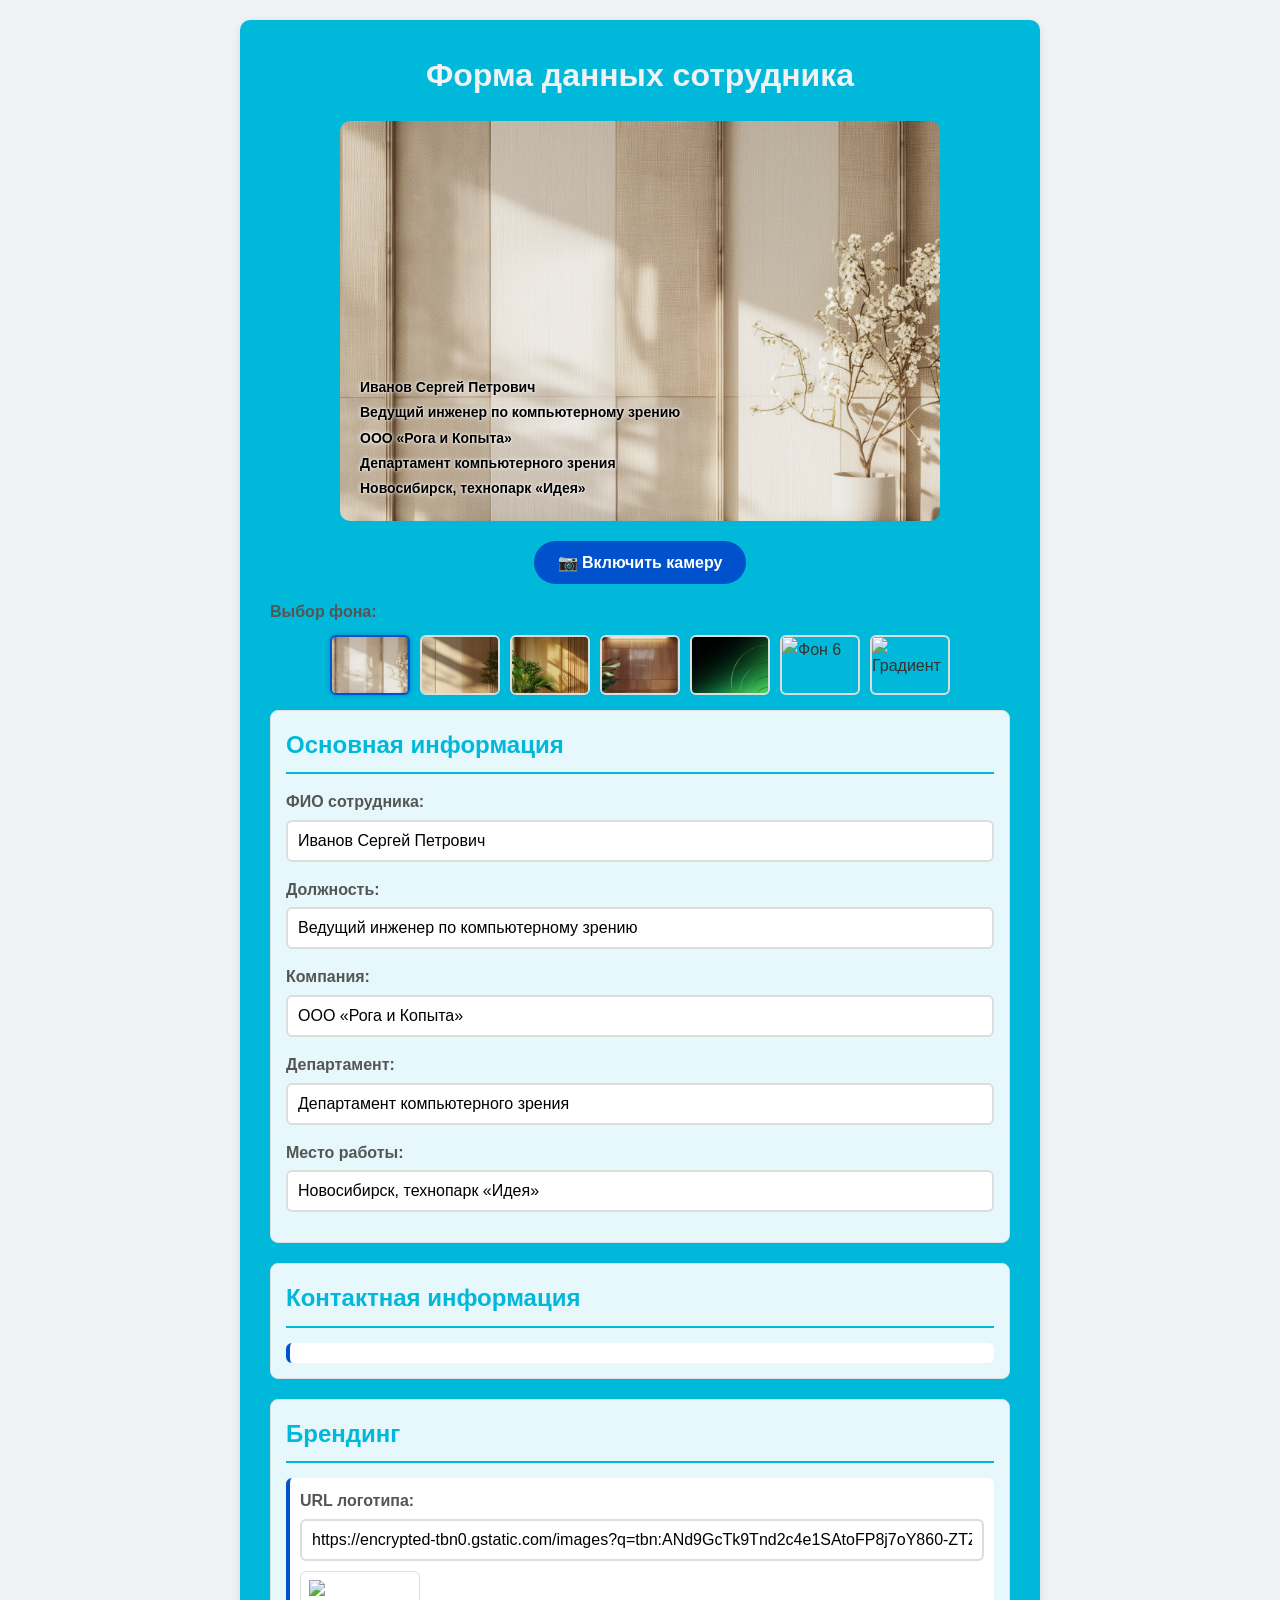
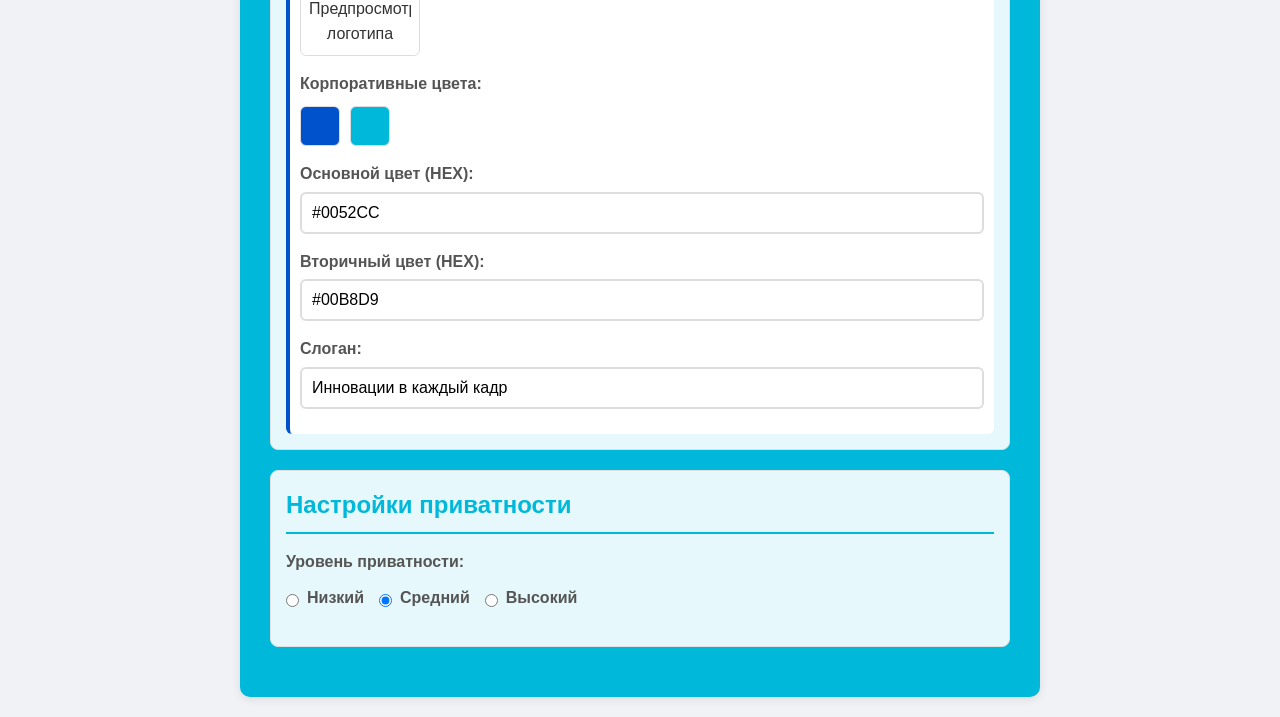
==== commit 946b69cd: "feat: merge seg and styles" ====
--- a/home_page.html
+++ b/home_page.html
@@ -15,7 +15,7 @@
             <video id="cameraVideo" autoplay muted playsinline style="position: absolute; width: 100%; height: 100%; display: none;"></video>
             <canvas id="overlay" style="position: absolute; width: 100%; height: 100%;"></canvas>
         </div>
-        <button id="camera_turn">Включить камеру</button>
+        <button id="camera_turn" class="btn-camera">📷 Включить камеру</button>
         <div class="form-group">
             <label>Выбор фона:</label>
             <div class="background-icons">
@@ -138,12 +138,6 @@
                     </div>
                 </div>
             </div>
-
-            <!-- Кнопки действий -->
-            <div class="btn-group">
-                <button type="submit" class="btn-primary">Применить изменения</button>
-                <button type="reset" class="btn-secondary">Сбросить форму</button>
-            </div>
         </form>
     </div>
 
--- a/styles.css
+++ b/styles.css
@@ -42,6 +42,7 @@
     border-radius: 6px;
     padding: 5px;
     background: rgba(255, 255, 255, 0.8);
+    z-index: 1; /* Текст и логотип ПОД человеком */
 }
 
 #employee-info {
@@ -53,16 +54,16 @@
     max-width: 80%;
     line-height: 1.8;
     white-space: pre-line;
-    /* Улучшенная обводка без фона */
     text-shadow: 
         1px 1px 2px rgba(0, 0, 0, 0.8),
         -1px -1px 2px rgba(0, 0, 0, 0.8),
         1px -1px 2px rgba(0, 0, 0, 0.8),
         -1px 1px 2px rgba(0, 0, 0, 0.8);
-    /* Убрать фон и отступы */
     background: transparent;
     padding: 0;
-}
+    z-index: 1; /* Текст и логотип ПОД человеком */
+}
+
 .background-icons {
     display: flex;
     gap: 10px;
@@ -224,6 +225,50 @@
     display: none;
 }
 
+/* Стили для камеры */
+#cameraVideo {
+    display: none; /* Полностью скрываем видео */
+}
+
+#overlay {
+    position: absolute;
+    top: 0;
+    left: 0;
+    width: 100%;
+    height: 100%;
+    object-fit: cover;
+    border-radius: 10px;
+    z-index: 3; /* Человек ПОВЕРХ текста */
+    display: none;
+    image-rendering: -webkit-optimize-contrast;
+    image-rendering: crisp-edges;
+    image-rendering: high-quality;
+}
+
+/* Кнопка камеры */
+#camera_turn {
+    display: block;
+    margin: 15px auto;
+    padding: 12px 24px;
+    background: #0052CC;
+    color: white;
+    border: none;
+    border-radius: 25px;
+    font-size: 16px;
+    cursor: pointer;
+    transition: all 0.3s ease;
+}
+
+#camera_turn:hover {
+    background: #0041a8;
+    transform: scale(1.05);
+}
+
+/* Скрываем ненужный контейнер */
+#camera_show {
+    display: none;
+}
+
 @media (max-width: 600px) {
     .container {
         padding: 15px;
@@ -261,11 +306,43 @@
         bottom: 10px;
         max-width: 90%;
     }
-}
-
-#camera_show {
-    position: relative;
-    width: 640px;
-    height: 480px;
-}
-
+    
+    #camera_turn {
+        width: 90%;
+        margin: 10px auto;
+    }
+}
+#overlay {
+    /* Улучшение рендеринга */
+    image-rendering: -webkit-optimize-contrast;
+    image-rendering: crisp-edges;
+    image-rendering: high-quality;
+    /* Легкое размытие для сглаживания краев */
+    filter: blur(0.5px);
+}
+
+/* Стили для отладки */
+.debug-overlay {
+    position: fixed;
+    top: 10px;
+    right: 10px;
+    background: rgba(0, 0, 0, 0.8);
+    color: #00ff00;
+    padding: 10px;
+    border-radius: 5px;
+    font-family: 'Courier New', monospace;
+    font-size: 12px;
+    line-height: 1.4;
+    z-index: 10000;
+    pointer-events: none;
+    border: 1px solid #00ff00;
+}
+
+.debug-overlay::before {
+    display: block;
+    font-size: 10px;
+    color: #888;
+    margin-bottom: 5px;
+    border-bottom: 1px solid #333;
+    padding-bottom: 3px;
+}
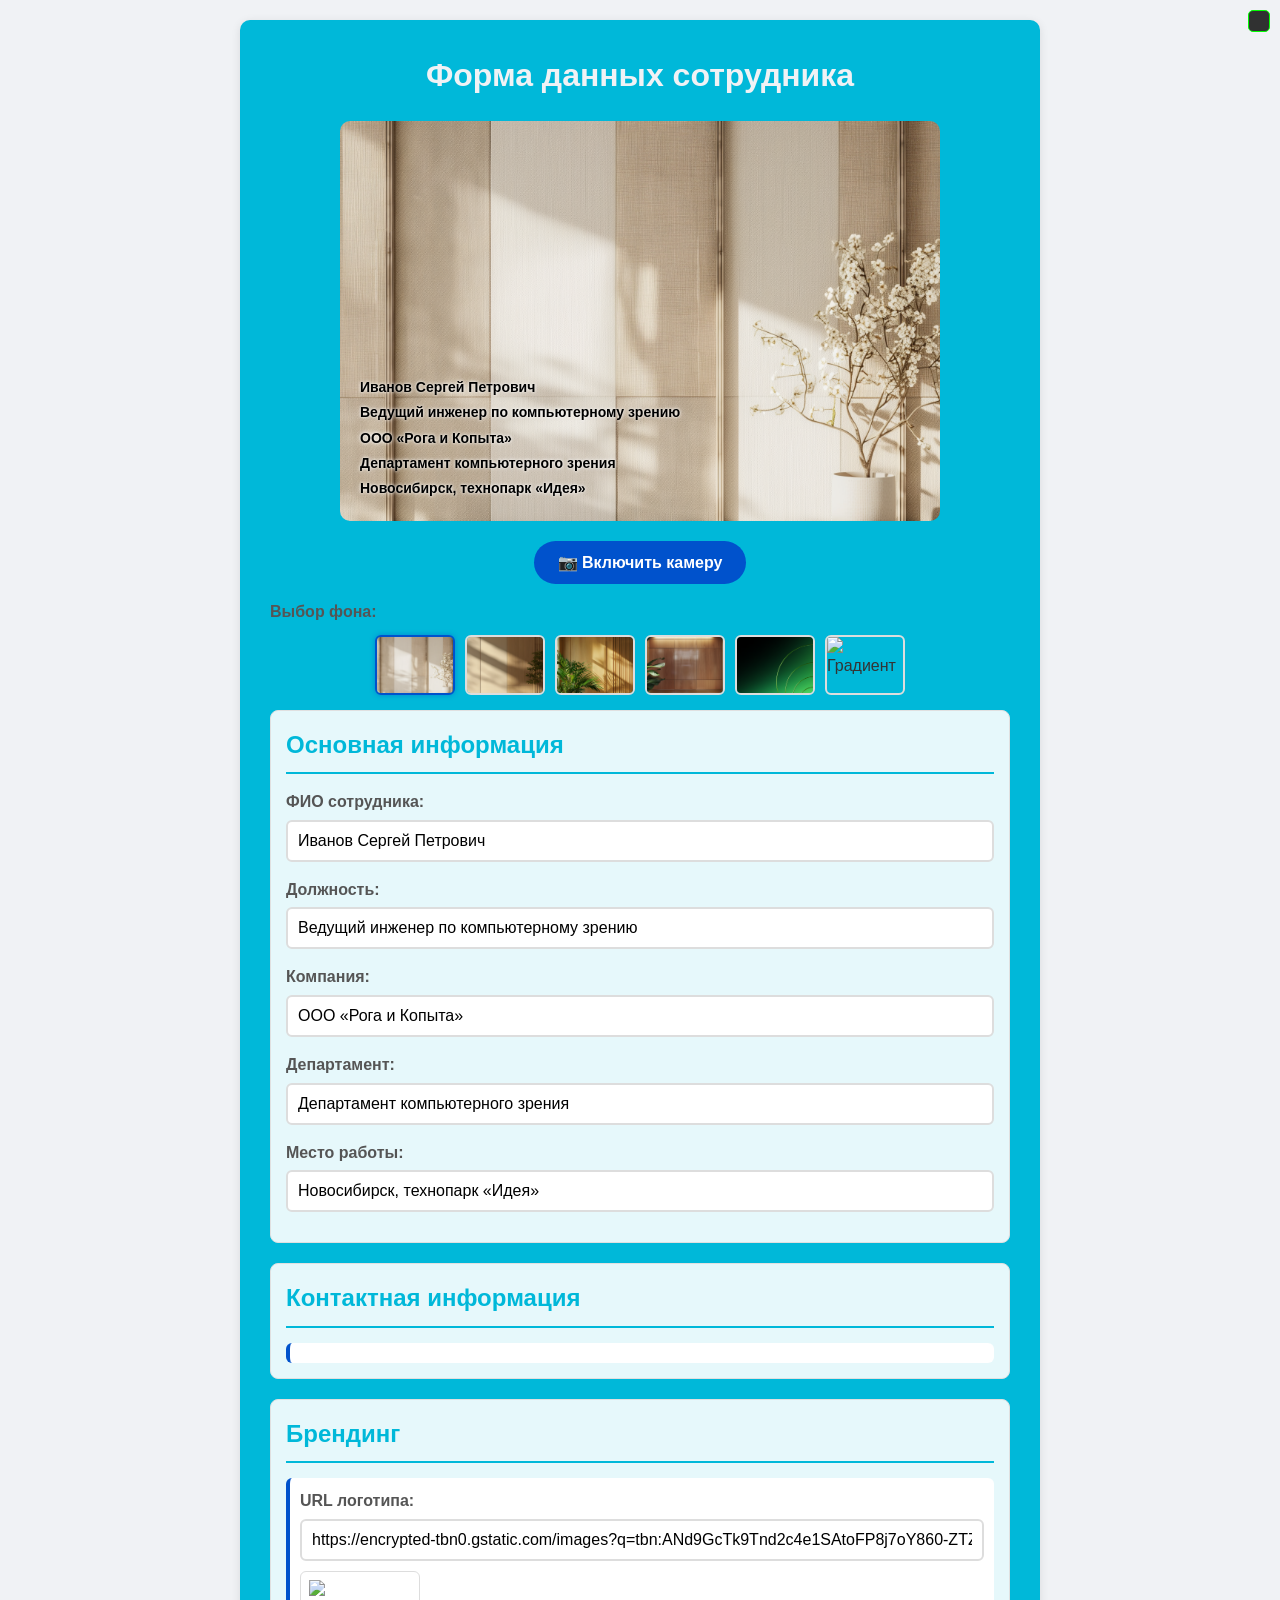
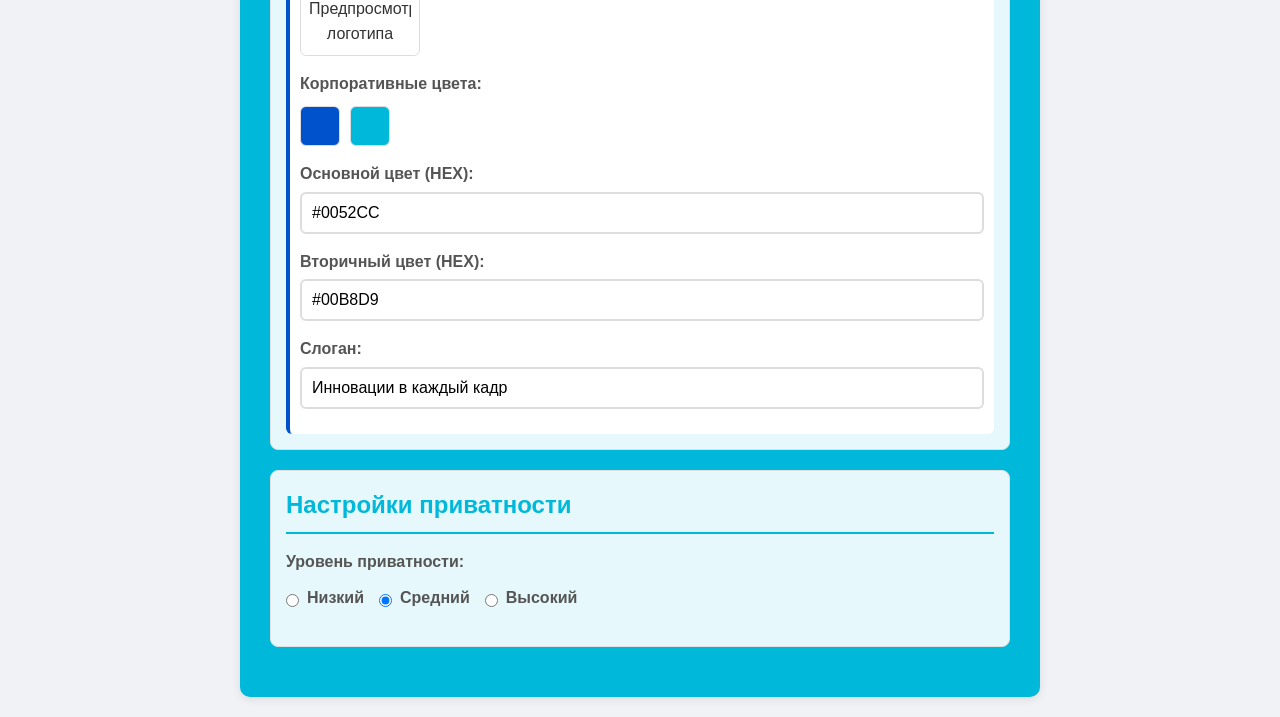
==== commit 6f1a7778: "feat: bodipix seg" ====
--- a/home_page.html
+++ b/home_page.html
@@ -24,7 +24,6 @@
                 <img class="background-icon" src="./backgrounds/1920х1080_3.png" alt="Фон 3" data-bg="./backgrounds/1920х1080_3.png">
                 <img class="background-icon" src="./backgrounds/1920х1080_4.png" alt="Фон 4" data-bg="./backgrounds/1920х1080_4.png">
                 <img class="background-icon" src="./backgrounds/image.png" alt="Фон 5" data-bg="./backgrounds/image.png">
-                <img class="background-icon" src="./backgrounds/images.jpg" alt="Фон 6" data-bg="./backgrounds/images.jpg">
                 <img class="background-icon" src="./backgrounds/transparent.png" alt="Градиент" data-bg="gradient">
             </div>
             
@@ -143,10 +142,12 @@
 
     <script src="script.js"></script>
     <script src="background.js"></script>
-    <script src="https://cdn.jsdelivr.net/npm/onnxruntime-web/dist/ort.min.js"></script>
+    <!-- <script src="https://cdn.jsdelivr.net/npm/onnxruntime-web/dist/ort.min.js"></script>
     <script src="https://cdn.jsdelivr.net/npm/@mediapipe/selfie_segmentation/selfie_segmentation.js"></script>
     <script src="https://cdn.jsdelivr.net/npm/@mediapipe/drawing_utils/drawing_utils.js"></script>
-    <script src="https://cdn.jsdelivr.net/npm/@mediapipe/camera_utils/camera_utils.js"></script>
+    <script src="https://cdn.jsdelivr.net/npm/@mediapipe/camera_utils/camera_utils.js"></script> -->
+    <script src="https://cdn.jsdelivr.net/npm/@tensorflow/tfjs@4.18.0/dist/tf.min.js"></script>
+    <script src="https://cdn.jsdelivr.net/npm/@tensorflow-models/body-pix@2.2.0"></script>
     <script type="module" src="camera.js"></script>
 </body>
 </html>
